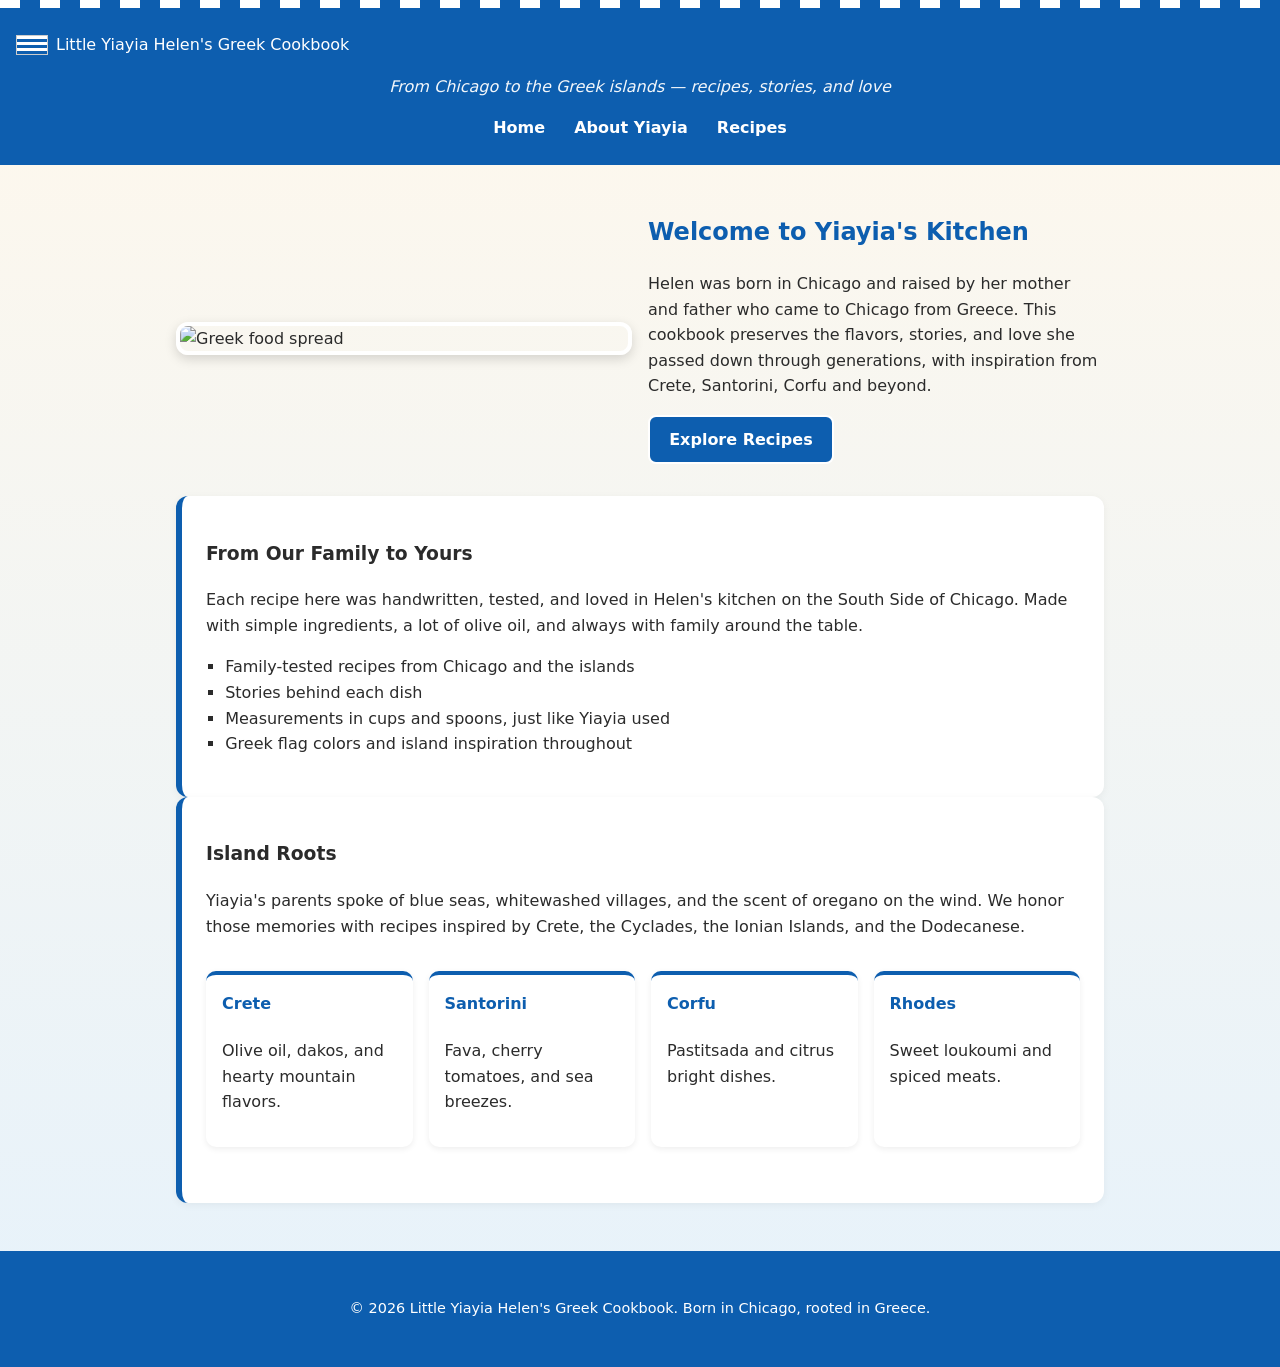
==== index.html @ 0fd94db7 "Add Greek theme, islands, flag styling and more recipes" ====
<!DOCTYPE html>
<html lang="en">
<head>
<meta charset="UTF-8">
<meta name="viewport" content="width=device-width, initial-scale=1.0">
<title>Little Yiayia Helen's Greek Cookbook</title>
<link rel="stylesheet" href="style.css">
</head>
<body>
<header>
  <div class="flag">
    <div class="flag-stripe"></div>
    <span>Little Yiayia Helen's Greek Cookbook</span>
  </div>
  <p class="tagline">From Chicago to the Greek islands — recipes, stories, and love</p>
  <nav>
    <a href="index.html">Home</a>
    <a href="about.html">About Yiayia</a>
    <a href="recipes.html">Recipes</a>
  </nav>
</header>

<main>
  <section class="hero">
    <img src="https://images.unsplash.com/photo-1504674900247-0877df9cc836?q=80&w=1200&auto=format&fit=crop" alt="Greek food spread">
    <div class="hero-text">
      <h2>Welcome to Yiayia's Kitchen</h2>
      <p>Helen was born in Chicago and raised by her mother and father who came to Chicago from Greece. This cookbook preserves the flavors, stories, and love she passed down through generations, with inspiration from Crete, Santorini, Corfu and beyond.</p>
      <a class="btn" href="recipes.html">Explore Recipes</a>
    </div>
  </section>

  <section class="intro">
    <h3>From Our Family to Yours</h3>
    <p>Each recipe here was handwritten, tested, and loved in Helen's kitchen on the South Side of Chicago. Made with simple ingredients, a lot of olive oil, and always with family around the table.</p>
    <ul class="highlights">
      <li>Family-tested recipes from Chicago and the islands</li>
      <li>Stories behind each dish</li>
      <li>Measurements in cups and spoons, just like Yiayia used</li>
      <li>Greek flag colors and island inspiration throughout</li>
    </ul>
  </section>

  <section class="intro">
    <h3>Island Roots</h3>
    <p>Yiayia's parents spoke of blue seas, whitewashed villages, and the scent of oregano on the wind. We honor those memories with recipes inspired by Crete, the Cyclades, the Ionian Islands, and the Dodecanese.</p>
    <div class="islands">
      <div class="island-card">
        <h4>Crete</h4>
        <p>Olive oil, dakos, and hearty mountain flavors.</p>
      </div>
      <div class="island-card">
        <h4>Santorini</h4>
        <p>Fava, cherry tomatoes, and sea breezes.</p>
      </div>
      <div class="island-card">
        <h4>Corfu</h4>
        <p>Pastitsada and citrus bright dishes.</p>
      </div>
      <div class="island-card">
        <h4>Rhodes</h4>
        <p>Sweet loukoumi and spiced meats.</p>
      </div>
    </div>
  </section>
</main>

<footer>
  <p>&copy; 2026 Little Yiayia Helen's Greek Cookbook. Born in Chicago, rooted in Greece.</p>
</footer>
</body>
</html>
---- style.css ----
:root{
  --greek-blue:#0D5EAF;
  --greek-white:#FFFFFF;
  --gold:#d4a017;
  --cream:#fff8ec;
  --dark:#2b2b2b;
  --sea:#e6f2fb;
}
*{box-sizing:border-box}
body{margin:0;font-family:system-ui,-apple-system,Segoe UI,Roboto,Helvetica,Arial,sans-serif;color:var(--dark);background:linear-gradient(180deg,var(--cream),var(--sea));line-height:1.6}
header{background:var(--greek-blue);color:white;padding:1.5rem 1rem;text-align:center;position:relative}
header::before{content:'';display:block;height:8px;background:repeating-linear-gradient(90deg,var(--greek-white) 0 20px,var(--greek-blue) 20px 40px);position:absolute;top:0;left:0;right:0}
header h1{margin:0;font-size:2rem}
.tagline{margin:.25rem 0 1rem;font-style:italic;opacity:.95}
nav a{color:white;margin:0 .75rem;text-decoration:none;font-weight:600}
nav a:hover{text-decoration:underline}
main{max-width:960px;margin:0 auto;padding:1rem}
.hero{display:grid;grid-template-columns:1fr 1fr;gap:1rem;align-items:center;margin:2rem 0}
.hero img{width:100%;border-radius:12px;border:4px solid var(--greek-white);box-shadow:0 4px 12px rgba(0,0,0,.15)}
.hero-text h2{margin-top:0;color:var(--greek-blue)}
.btn{display:inline-block;background:var(--greek-blue);color:white;padding:.6rem 1.2rem;border-radius:8px;text-decoration:none;font-weight:600;border:2px solid var(--greek-white)}
.btn:hover{opacity:.9}
.intro{background:white;padding:1.5rem;border-radius:12px;box-shadow:0 2px 8px rgba(0,0,0,.05);border-left:6px solid var(--greek-blue)}
.highlights{list-style:square;padding-left:1.2rem}
.recipe{background:white;margin:1.5rem 0;padding:1.2rem;border-radius:12px;border-top:4px solid var(--gold);box-shadow:0 2px 8px rgba(0,0,0,.05)}
.recipe h3{color:var(--greek-blue);margin-top:0}
.islands{display:grid;grid-template-columns:repeat(auto-fit,minmax(200px,1fr));gap:1rem;margin:2rem 0}
.island-card{background:white;border-radius:10px;padding:1rem;box-shadow:0 2px 6px rgba(0,0,0,.07);border-top:4px solid var(--greek-blue)}
.island-card h4{margin-top:0;color:var(--greek-blue)}
.flag{display:flex;align-items:center;gap:.5rem;margin:.5rem 0 1rem}
.flag-stripe{width:32px;height:20px;background:repeating-linear-gradient(to bottom,var(--greek-white) 0 3px,var(--greek-blue) 3px 6px);border:1px solid #ccc}
footer{text-align:center;padding:2rem 1rem;font-size:.9rem;color:#555;background:var(--greek-blue);color:white;margin-top:2rem}
@media(max-width:700px){.hero{grid-template-columns:1fr}}
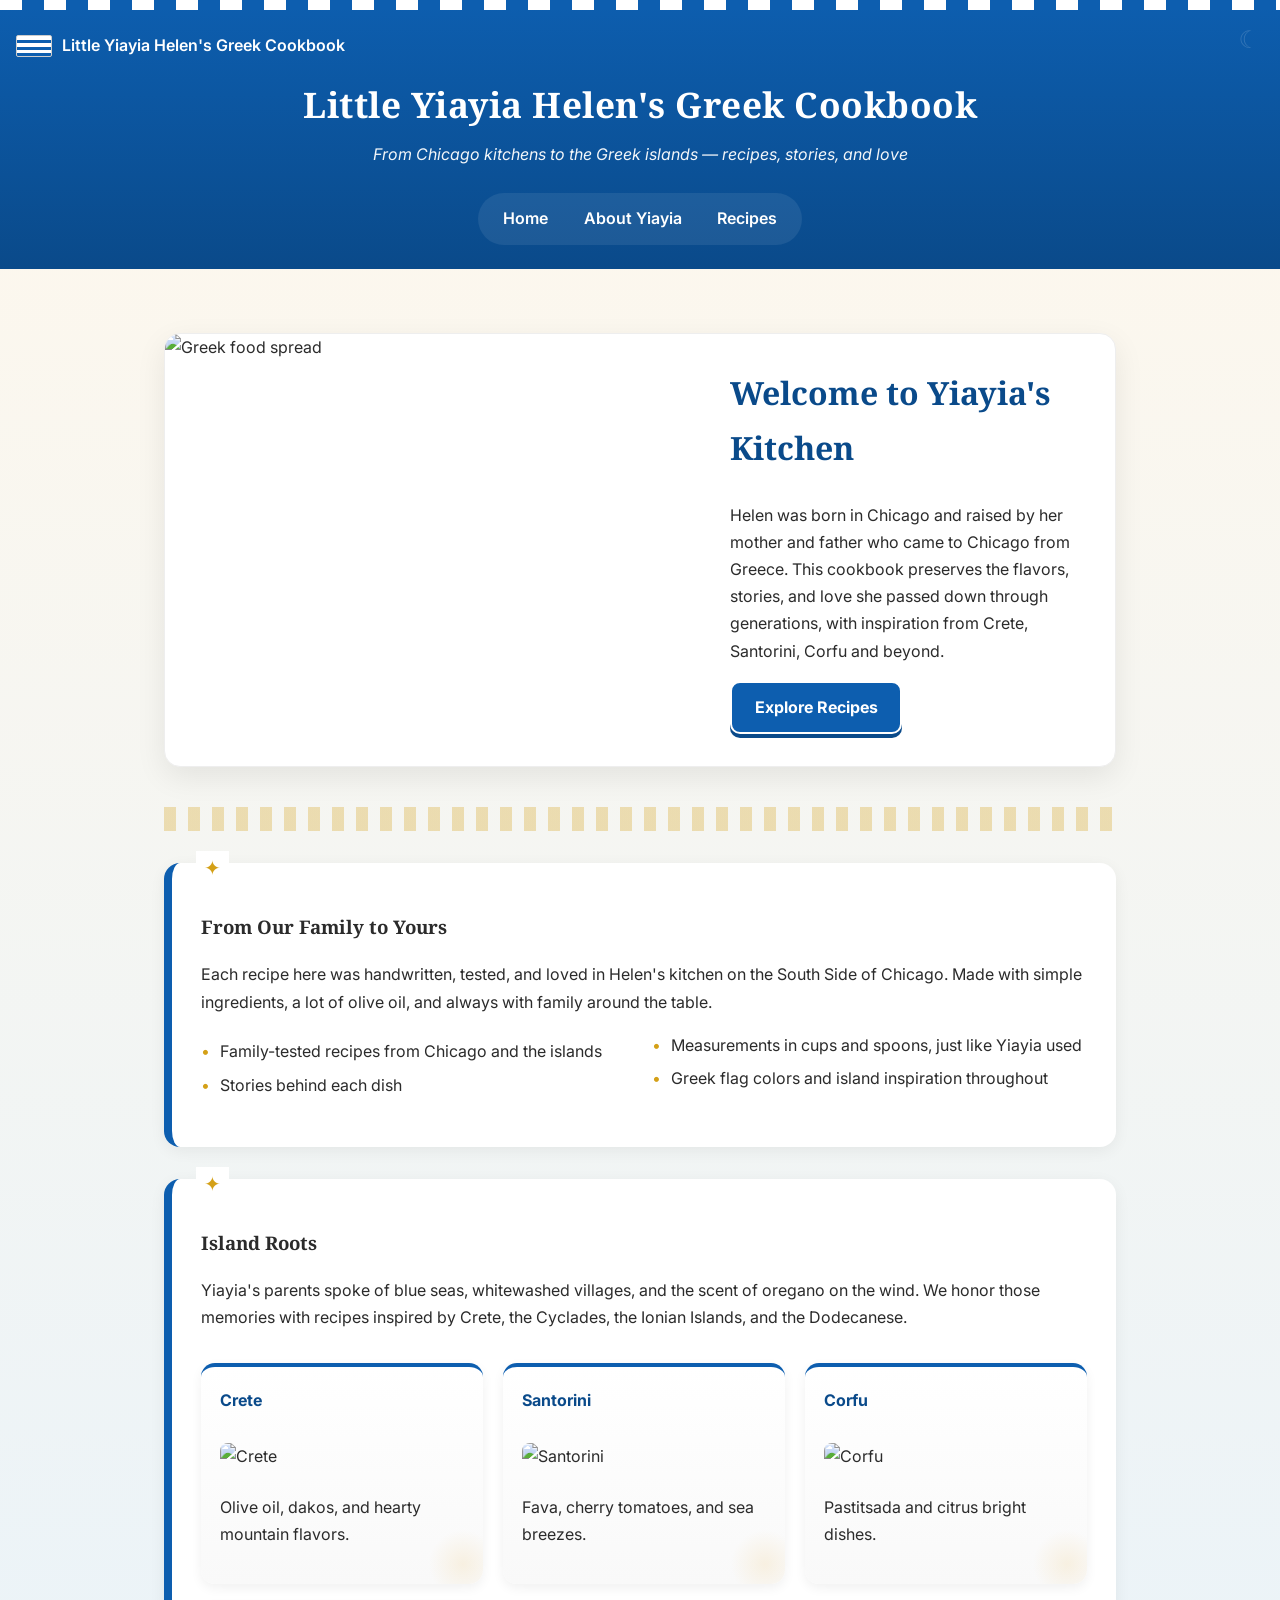
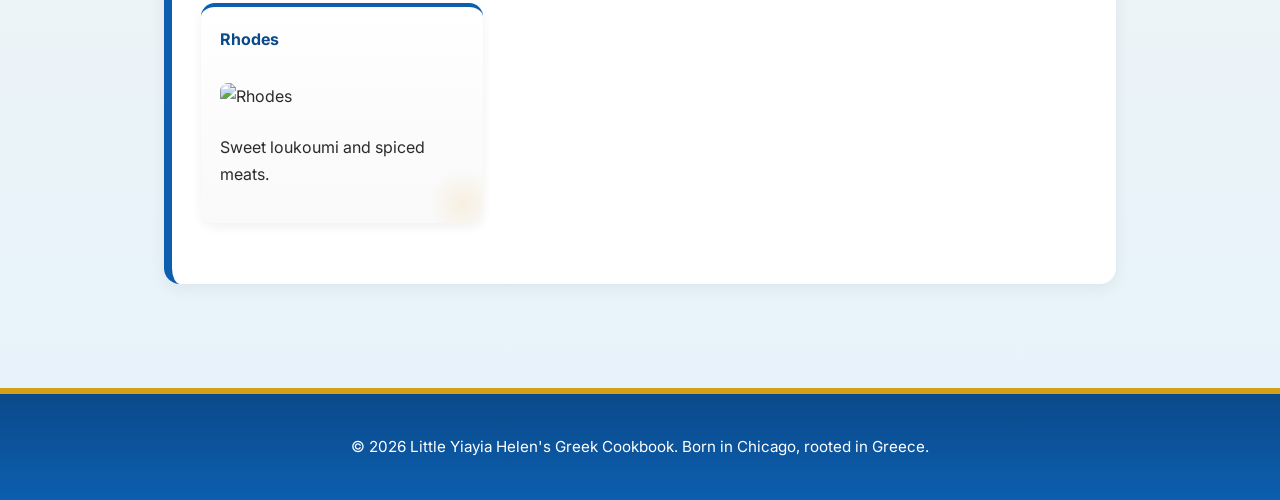
==== commit cd0779de: "Make site visually richer: Greek fonts, meander, images, cards, hover effects" ====
--- a/index.html
+++ b/index.html
@@ -12,7 +12,8 @@
     <div class="flag-stripe"></div>
     <span>Little Yiayia Helen's Greek Cookbook</span>
   </div>
-  <p class="tagline">From Chicago to the Greek islands — recipes, stories, and love</p>
+  <h1>Little Yiayia Helen's Greek Cookbook</h1>
+  <p class="tagline">From Chicago kitchens to the Greek islands — recipes, stories, and love</p>
   <nav>
     <a href="index.html">Home</a>
     <a href="about.html">About Yiayia</a>
@@ -22,13 +23,15 @@
 
 <main>
   <section class="hero">
-    <img src="https://images.unsplash.com/photo-1504674900247-0877df9cc836?q=80&w=1200&auto=format&fit=crop" alt="Greek food spread">
+    <img src="https://images.unsplash.com/photo-1504674900247-0877df9cc836?q=80&w=1400&auto=format&fit=crop" alt="Greek food spread">
     <div class="hero-text">
       <h2>Welcome to Yiayia's Kitchen</h2>
       <p>Helen was born in Chicago and raised by her mother and father who came to Chicago from Greece. This cookbook preserves the flavors, stories, and love she passed down through generations, with inspiration from Crete, Santorini, Corfu and beyond.</p>
       <a class="btn" href="recipes.html">Explore Recipes</a>
     </div>
   </section>
+
+  <div class="meander"></div>
 
   <section class="intro">
     <h3>From Our Family to Yours</h3>
@@ -47,18 +50,22 @@
     <div class="islands">
       <div class="island-card">
         <h4>Crete</h4>
+        <img src="https://images.unsplash.com/photo-1516483638261-f4dbaf036963?q=80&w=600&auto=format&fit=crop" alt="Crete" style="width:100%;border-radius:8px;margin:.5rem 0">
         <p>Olive oil, dakos, and hearty mountain flavors.</p>
       </div>
       <div class="island-card">
         <h4>Santorini</h4>
+        <img src="https://images.unsplash.com/photo-1500534314209-a25ddb2bd429?q=80&w=600&auto=format&fit=crop" alt="Santorini" style="width:100%;border-radius:8px;margin:.5rem 0">
         <p>Fava, cherry tomatoes, and sea breezes.</p>
       </div>
       <div class="island-card">
         <h4>Corfu</h4>
+        <img src="https://images.unsplash.com/photo-1524231757912-21c1e971a901?q=80&w=600&auto=format&fit=crop" alt="Corfu" style="width:100%;border-radius:8px;margin:.5rem 0">
         <p>Pastitsada and citrus bright dishes.</p>
       </div>
       <div class="island-card">
         <h4>Rhodes</h4>
+        <img src="https://images.unsplash.com/photo-1491553895911-0055ecaeff85?q=80&w=600&auto=format&fit=crop" alt="Rhodes" style="width:100%;border-radius:8px;margin:.5rem 0">
         <p>Sweet loukoumi and spiced meats.</p>
       </div>
     </div>
--- a/style.css
+++ b/style.css
@@ -1,33 +1,53 @@
+@import url('https://fonts.googleapis.com/css2?family=Noto+Serif:ital,wght@0,400;0,700;1,400&family=Inter:wght@400;600;700&display=swap');
+
 :root{
   --greek-blue:#0D5EAF;
+  --greek-blue-dark:#0A4A8A;
   --greek-white:#FFFFFF;
-  --gold:#d4a017;
-  --cream:#fff8ec;
-  --dark:#2b2b2b;
-  --sea:#e6f2fb;
+  --gold:#D4A017;
+  --gold-light:#F5E6C8;
+  --cream:#FFF8EC;
+  --sea:#E6F2FB;
+  --dark:#2B2B2B;
 }
 *{box-sizing:border-box}
-body{margin:0;font-family:system-ui,-apple-system,Segoe UI,Roboto,Helvetica,Arial,sans-serif;color:var(--dark);background:linear-gradient(180deg,var(--cream),var(--sea));line-height:1.6}
-header{background:var(--greek-blue);color:white;padding:1.5rem 1rem;text-align:center;position:relative}
-header::before{content:'';display:block;height:8px;background:repeating-linear-gradient(90deg,var(--greek-white) 0 20px,var(--greek-blue) 20px 40px);position:absolute;top:0;left:0;right:0}
-header h1{margin:0;font-size:2rem}
-.tagline{margin:.25rem 0 1rem;font-style:italic;opacity:.95}
-nav a{color:white;margin:0 .75rem;text-decoration:none;font-weight:600}
-nav a:hover{text-decoration:underline}
-main{max-width:960px;margin:0 auto;padding:1rem}
-.hero{display:grid;grid-template-columns:1fr 1fr;gap:1rem;align-items:center;margin:2rem 0}
-.hero img{width:100%;border-radius:12px;border:4px solid var(--greek-white);box-shadow:0 4px 12px rgba(0,0,0,.15)}
-.hero-text h2{margin-top:0;color:var(--greek-blue)}
-.btn{display:inline-block;background:var(--greek-blue);color:white;padding:.6rem 1.2rem;border-radius:8px;text-decoration:none;font-weight:600;border:2px solid var(--greek-white)}
-.btn:hover{opacity:.9}
-.intro{background:white;padding:1.5rem;border-radius:12px;box-shadow:0 2px 8px rgba(0,0,0,.05);border-left:6px solid var(--greek-blue)}
-.highlights{list-style:square;padding-left:1.2rem}
-.recipe{background:white;margin:1.5rem 0;padding:1.2rem;border-radius:12px;border-top:4px solid var(--gold);box-shadow:0 2px 8px rgba(0,0,0,.05)}
-.recipe h3{color:var(--greek-blue);margin-top:0}
-.islands{display:grid;grid-template-columns:repeat(auto-fit,minmax(200px,1fr));gap:1rem;margin:2rem 0}
-.island-card{background:white;border-radius:10px;padding:1rem;box-shadow:0 2px 6px rgba(0,0,0,.07);border-top:4px solid var(--greek-blue)}
-.island-card h4{margin-top:0;color:var(--greek-blue)}
-.flag{display:flex;align-items:center;gap:.5rem;margin:.5rem 0 1rem}
-.flag-stripe{width:32px;height:20px;background:repeating-linear-gradient(to bottom,var(--greek-white) 0 3px,var(--greek-blue) 3px 6px);border:1px solid #ccc}
-footer{text-align:center;padding:2rem 1rem;font-size:.9rem;color:#555;background:var(--greek-blue);color:white;margin-top:2rem}
-@media(max-width:700px){.hero{grid-template-columns:1fr}}
+html{scroll-behavior:smooth}
+body{margin:0;font-family:'Inter',system-ui,-apple-system,Segoe UI,Roboto,Helvetica,Arial,sans-serif;color:var(--dark);background:linear-gradient(180deg,var(--cream),var(--sea));line-height:1.7}
+h1,h2,h3{font-family:'Noto Serif',serif}
+header{background:linear-gradient(180deg,var(--greek-blue),var(--greek-blue-dark));color:white;padding:1.5rem 1rem;text-align:center;position:relative;overflow:hidden}
+header::before{content:'';display:block;height:10px;background:repeating-linear-gradient(90deg,var(--greek-white) 0 22px,var(--greek-blue) 22px 44px);position:absolute;top:0;left:0;right:0}
+header::after{content:'☾';position:absolute;right:20px;top:20px;font-size:24px;opacity:.15}
+header h1{margin:.3rem 0 0;font-size:2.2rem;letter-spacing:.5px}
+.tagline{margin:.4rem 0 1rem;font-style:italic;opacity:.95}
+nav{background:rgba(255,255,255,.08);display:inline-flex;gap:1rem;padding:.5rem 1rem;border-radius:999px;margin-top:.5rem}
+nav a{color:white;text-decoration:none;font-weight:600;padding:.3rem .6rem;border-radius:6px;transition:.2s}
+nav a:hover{background:rgba(255,255,255,.15)}
+main{max-width:1000px;margin:0 auto;padding:1.5rem}
+.hero{display:grid;grid-template-columns:1.1fr .9fr;gap:1.5rem;align-items:center;margin:2.5rem 0;background:white;border-radius:16px;overflow:hidden;box-shadow:0 10px 30px rgba(0,0,0,.08);border:1px solid #eee}
+.hero img{width:100%;height:100%;object-fit:cover;display:block}
+.hero-text{padding:2rem}
+.hero-text h2{margin-top:0;color:var(--greek-blue-dark);font-size:2rem}
+.btn{display:inline-block;background:var(--greek-blue);color:white;padding:.7rem 1.4rem;border-radius:10px;text-decoration:none;font-weight:700;border:2px solid var(--greek-white);box-shadow:0 4px 0 var(--greek-blue-dark);transition:.15s}
+.btn:hover{transform:translateY(2px);box-shadow:0 2px 0 var(--greek-blue-dark)}
+.intro{background:white;padding:1.8rem;border-radius:16px;box-shadow:0 4px 16px rgba(0,0,0,.06);border-left:8px solid var(--greek-blue);margin:2rem 0;position:relative}
+.intro::before{content:'✦';position:absolute;top:-12px;left:24px;background:white;padding:0 .5rem;color:var(--gold);font-size:20px}
+.highlights{columns:2;list-style:none;padding:0}
+.highlights li{margin:.4rem 0;padding-left:1.2rem;position:relative}
+.highlights li::before{content:'•';color:var(--gold);position:absolute;left:0}
+.recipe{background:white;margin:1.5rem 0;padding:1.4rem 1.6rem;border-radius:14px;border-top:5px solid var(--gold);box-shadow:0 3px 12px rgba(0,0,0,.05);transition:.2s}
+.recipe:hover{transform:translateY(-3px);box-shadow:0 8px 20px rgba(0,0,0,.08)}
+.recipe h3{color:var(--greek-blue-dark);margin-top:0}
+.recipe ul{margin:.5rem 0 0;padding-left:1.2rem}
+.islands{display:grid;grid-template-columns:repeat(auto-fit,minmax(220px,1fr));gap:1.2rem;margin:2rem 0}
+.island-card{background:linear-gradient(180deg,#fff,#f9f9f9);border-radius:14px;padding:1.2rem;box-shadow:0 4px 12px rgba(0,0,0,.06);border-top:4px solid var(--greek-blue);position:relative;overflow:hidden}
+.island-card::after{content:'';position:absolute;bottom:-20px;right:-20px;width:80px;height:80px;background:radial-gradient(circle,var(--gold-light),transparent 60%);opacity:.5}
+.island-card h4{margin-top:0;color:var(--greek-blue-dark)}
+.flag{display:flex;align-items:center;gap:.6rem;margin:.5rem 0 1rem;font-weight:600}
+.flag-stripe{width:36px;height:22px;background:repeating-linear-gradient(to bottom,var(--greek-white) 0 3.5px,var(--greek-blue) 3.5px 7px);border:1px solid #ccc;border-radius:2px}
+footer{text-align:center;padding:2.5rem 1rem;font-size:.95rem;color:white;background:linear-gradient(180deg,var(--greek-blue-dark),var(--greek-blue));margin-top:3rem;border-top:6px solid var(--gold)}
+footer p{margin:0}
+.meander{height:24px;background:repeating-linear-gradient(90deg,var(--gold) 0 12px,transparent 12px 24px);opacity:.3;margin:2rem 0}
+@media(max-width:800px){
+  .hero{grid-template-columns:1fr}
+  .highlights{columns:1}
+}
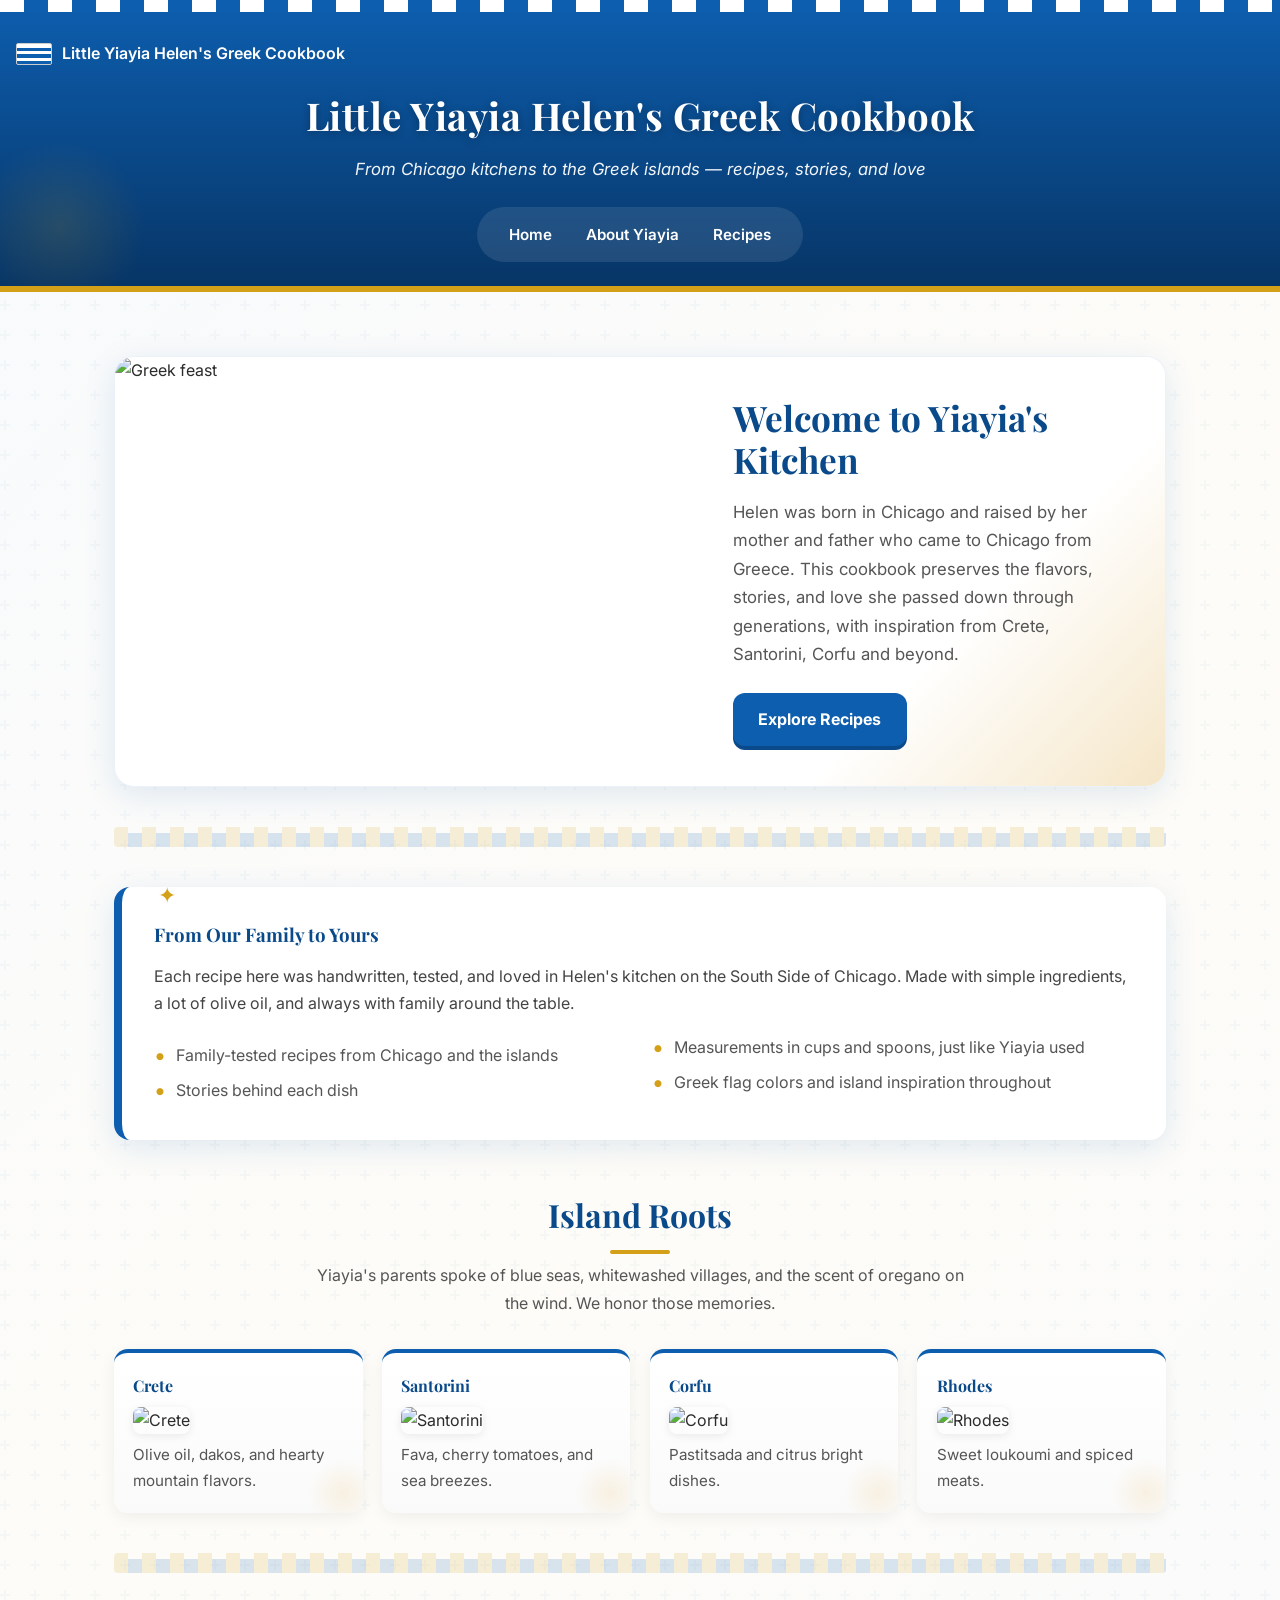
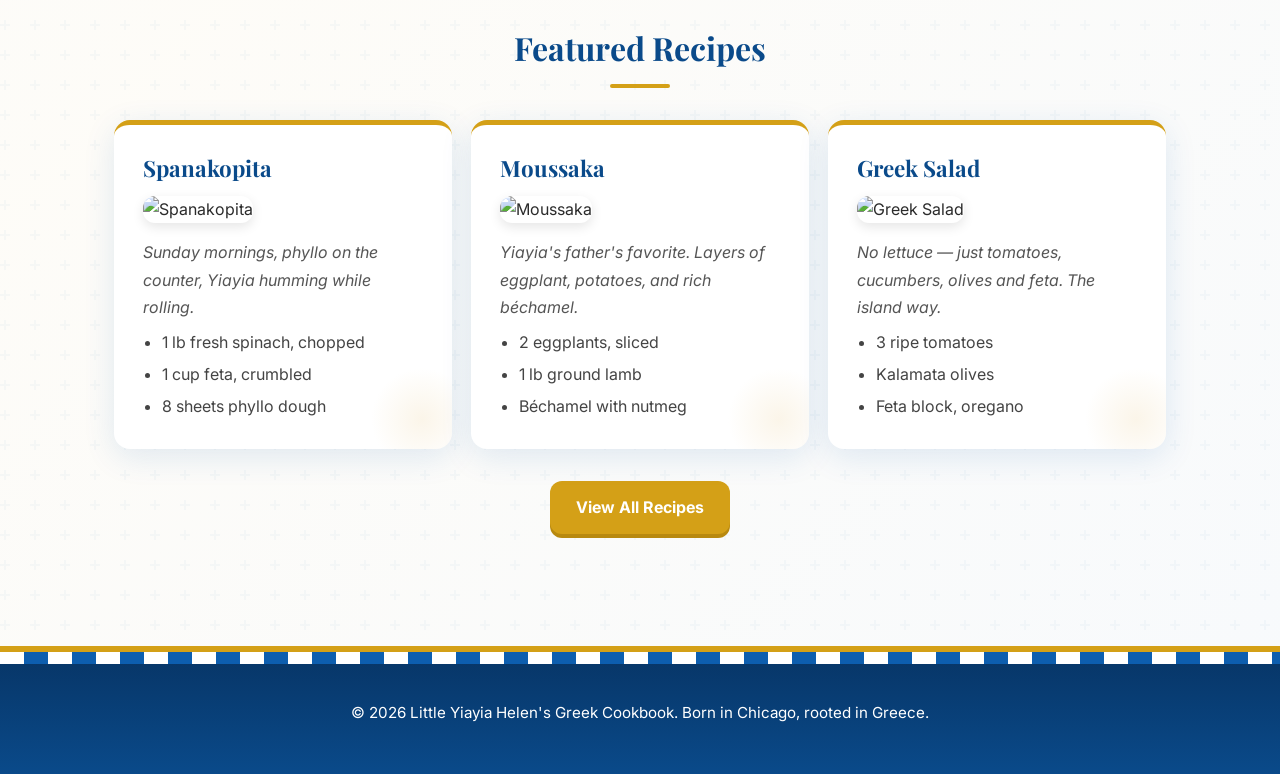
==== commit 954903b7: "Complete rebuild: rich Greek theme, 15+ recipes, island imagery, polished design" ====
--- a/index.html
+++ b/index.html
@@ -22,8 +22,9 @@
 </header>
 
 <main>
+  <!-- HERO -->
   <section class="hero">
-    <img src="https://images.unsplash.com/photo-1504674900247-0877df9cc836?q=80&w=1400&auto=format&fit=crop" alt="Greek food spread">
+    <img src="https://images.unsplash.com/photo-1504674900247-0877df9cc836?q=80&w=1400&auto=format&fit=crop" alt="Greek feast">
     <div class="hero-text">
       <h2>Welcome to Yiayia's Kitchen</h2>
       <p>Helen was born in Chicago and raised by her mother and father who came to Chicago from Greece. This cookbook preserves the flavors, stories, and love she passed down through generations, with inspiration from Crete, Santorini, Corfu and beyond.</p>
@@ -33,6 +34,7 @@
 
   <div class="meander"></div>
 
+  <!-- INTRO -->
   <section class="intro">
     <h3>From Our Family to Yours</h3>
     <p>Each recipe here was handwritten, tested, and loved in Helen's kitchen on the South Side of Chicago. Made with simple ingredients, a lot of olive oil, and always with family around the table.</p>
@@ -44,32 +46,72 @@
     </ul>
   </section>
 
-  <section class="intro">
-    <h3>Island Roots</h3>
-    <p>Yiayia's parents spoke of blue seas, whitewashed villages, and the scent of oregano on the wind. We honor those memories with recipes inspired by Crete, the Cyclades, the Ionian Islands, and the Dodecanese.</p>
-    <div class="islands">
-      <div class="island-card">
-        <h4>Crete</h4>
-        <img src="https://images.unsplash.com/photo-1516483638261-f4dbaf036963?q=80&w=600&auto=format&fit=crop" alt="Crete" style="width:100%;border-radius:8px;margin:.5rem 0">
-        <p>Olive oil, dakos, and hearty mountain flavors.</p>
-      </div>
-      <div class="island-card">
-        <h4>Santorini</h4>
-        <img src="https://images.unsplash.com/photo-1500534314209-a25ddb2bd429?q=80&w=600&auto=format&fit=crop" alt="Santorini" style="width:100%;border-radius:8px;margin:.5rem 0">
-        <p>Fava, cherry tomatoes, and sea breezes.</p>
-      </div>
-      <div class="island-card">
-        <h4>Corfu</h4>
-        <img src="https://images.unsplash.com/photo-1524231757912-21c1e971a901?q=80&w=600&auto=format&fit=crop" alt="Corfu" style="width:100%;border-radius:8px;margin:.5rem 0">
-        <p>Pastitsada and citrus bright dishes.</p>
-      </div>
-      <div class="island-card">
-        <h4>Rhodes</h4>
-        <img src="https://images.unsplash.com/photo-1491553895911-0055ecaeff85?q=80&w=600&auto=format&fit=crop" alt="Rhodes" style="width:100%;border-radius:8px;margin:.5rem 0">
-        <p>Sweet loukoumi and spiced meats.</p>
-      </div>
+  <!-- ISLAND ROOTS -->
+  <h2 class="section-title">Island Roots</h2>
+  <p style="text-align:center;color:#555;max-width:650px;margin:-1rem auto 1.5rem">Yiayia's parents spoke of blue seas, whitewashed villages, and the scent of oregano on the wind. We honor those memories.</p>
+  <div class="islands">
+    <div class="island-card">
+      <h4>Crete</h4>
+      <img src="https://images.unsplash.com/photo-1516483638261-f4dbaf036963?q=80&w=600&auto=format&fit=crop" alt="Crete">
+      <p>Olive oil, dakos, and hearty mountain flavors.</p>
     </div>
-  </section>
+    <div class="island-card">
+      <h4>Santorini</h4>
+      <img src="https://images.unsplash.com/photo-1500534314209-a25ddb2bd429?q=80&w=600&auto=format&fit=crop" alt="Santorini">
+      <p>Fava, cherry tomatoes, and sea breezes.</p>
+    </div>
+    <div class="island-card">
+      <h4>Corfu</h4>
+      <img src="https://images.unsplash.com/photo-1524231757912-21c1e971a901?q=80&w=600&auto=format&fit=crop" alt="Corfu">
+      <p>Pastitsada and citrus bright dishes.</p>
+    </div>
+    <div class="island-card">
+      <h4>Rhodes</h4>
+      <img src="https://images.unsplash.com/photo-1491553895911-0055ecaeff85?q=80&w=600&auto=format&fit=crop" alt="Rhodes">
+      <p>Sweet loukoumi and spiced meats.</p>
+    </div>
+  </div>
+
+  <div class="meander"></div>
+
+  <!-- FEATURED RECIPES -->
+  <h2 class="section-title">Featured Recipes</h2>
+  <div class="islands" style="grid-template-columns:repeat(auto-fit,minmax(300px,1fr))">
+    <div class="recipe" style="margin:0">
+      <h3>Spanakopita</h3>
+      <img src="https://images.unsplash.com/photo-1504674900247-0877df9cc836?q=80&w=800&auto=format&fit=crop" alt="Spanakopita">
+      <p><em>Sunday mornings, phyllo on the counter, Yiayia humming while rolling.</em></p>
+      <ul>
+        <li>1 lb fresh spinach, chopped</li>
+        <li>1 cup feta, crumbled</li>
+        <li>8 sheets phyllo dough</li>
+      </ul>
+    </div>
+    <div class="recipe" style="margin:0">
+      <h3>Moussaka</h3>
+      <img src="https://images.unsplash.com/photo-1534766555764-ce278443b34e?q=80&w=800&auto=format&fit=crop" alt="Moussaka">
+      <p><em>Yiayia's father's favorite. Layers of eggplant, potatoes, and rich béchamel.</em></p>
+      <ul>
+        <li>2 eggplants, sliced</li>
+        <li>1 lb ground lamb</li>
+        <li>Béchamel with nutmeg</li>
+      </ul>
+    </div>
+    <div class="recipe" style="margin:0">
+      <h3>Greek Salad</h3>
+      <img src="https://images.unsplash.com/photo-1540189549336-e6e99c3679fe?q=80&w=800&auto=format&fit=crop" alt="Greek Salad">
+      <p><em>No lettuce — just tomatoes, cucumbers, olives and feta. The island way.</em></p>
+      <ul>
+        <li>3 ripe tomatoes</li>
+        <li>Kalamata olives</li>
+        <li>Feta block, oregano</li>
+      </ul>
+    </div>
+  </div>
+
+  <div style="text-align:center;margin:2rem 0">
+    <a class="btn btn-gold" href="recipes.html">View All Recipes</a>
+  </div>
 </main>
 
 <footer>
--- a/style.css
+++ b/style.css
@@ -1,53 +1,329 @@
-@import url('https://fonts.googleapis.com/css2?family=Noto+Serif:ital,wght@0,400;0,700;1,400&family=Inter:wght@400;600;700&display=swap');
+@import url('https://fonts.googleapis.com/css2?family=Playfair+Display:wght@400;700;900&family=Inter:wght@400;500;600;700&family=Dancing+Script:wght@700&display=swap');
 
 :root{
   --greek-blue:#0D5EAF;
   --greek-blue-dark:#0A4A8A;
+  --greek-blue-deep:#073566;
   --greek-white:#FFFFFF;
   --gold:#D4A017;
   --gold-light:#F5E6C8;
   --cream:#FFF8EC;
   --sea:#E6F2FB;
+  --olive:#6B7B3A;
+  --terracotta:#C2703E;
   --dark:#2B2B2B;
-}
-*{box-sizing:border-box}
+  --shadow:0 8px 32px rgba(13,94,175,.12);
+}
+
+*{box-sizing:border-box;margin:0;padding:0}
 html{scroll-behavior:smooth}
-body{margin:0;font-family:'Inter',system-ui,-apple-system,Segoe UI,Roboto,Helvetica,Arial,sans-serif;color:var(--dark);background:linear-gradient(180deg,var(--cream),var(--sea));line-height:1.7}
-h1,h2,h3{font-family:'Noto Serif',serif}
-header{background:linear-gradient(180deg,var(--greek-blue),var(--greek-blue-dark));color:white;padding:1.5rem 1rem;text-align:center;position:relative;overflow:hidden}
-header::before{content:'';display:block;height:10px;background:repeating-linear-gradient(90deg,var(--greek-white) 0 22px,var(--greek-blue) 22px 44px);position:absolute;top:0;left:0;right:0}
-header::after{content:'☾';position:absolute;right:20px;top:20px;font-size:24px;opacity:.15}
-header h1{margin:.3rem 0 0;font-size:2.2rem;letter-spacing:.5px}
-.tagline{margin:.4rem 0 1rem;font-style:italic;opacity:.95}
-nav{background:rgba(255,255,255,.08);display:inline-flex;gap:1rem;padding:.5rem 1rem;border-radius:999px;margin-top:.5rem}
-nav a{color:white;text-decoration:none;font-weight:600;padding:.3rem .6rem;border-radius:6px;transition:.2s}
-nav a:hover{background:rgba(255,255,255,.15)}
-main{max-width:1000px;margin:0 auto;padding:1.5rem}
-.hero{display:grid;grid-template-columns:1.1fr .9fr;gap:1.5rem;align-items:center;margin:2.5rem 0;background:white;border-radius:16px;overflow:hidden;box-shadow:0 10px 30px rgba(0,0,0,.08);border:1px solid #eee}
-.hero img{width:100%;height:100%;object-fit:cover;display:block}
-.hero-text{padding:2rem}
-.hero-text h2{margin-top:0;color:var(--greek-blue-dark);font-size:2rem}
-.btn{display:inline-block;background:var(--greek-blue);color:white;padding:.7rem 1.4rem;border-radius:10px;text-decoration:none;font-weight:700;border:2px solid var(--greek-white);box-shadow:0 4px 0 var(--greek-blue-dark);transition:.15s}
+body{
+  font-family:'Inter',system-ui,sans-serif;
+  color:var(--dark);
+  line-height:1.7;
+  background:
+    linear-gradient(135deg,rgba(13,94,175,.03) 0%,rgba(212,160,23,.03) 50%,rgba(13,94,175,.03) 100%),
+    url("data:image/svg+xml,%3Csvg width='60' height='60' viewBox='0 0 60 60' xmlns='http://www.w3.org/2000/svg'%3E%3Cg fill='none' fill-rule='evenodd'%3E%3Cg fill='%230d5eaf' fill-opacity='0.03'%3E%3Cpath d='M36 34v-4h-2v4h-4v2h4v4h2v-4h4v-2h-4zm0-30V0h-2v4h-4v2h4v4h2V6h4V4h-4zM6 34v-4H4v4H0v2h4v4h2v-4h4v-2H6zM6 4V0H4v4H0v2h4v4h2V6h4V4H6z'/%3E%3C/g%3E%3C/g%3E%3C/svg%3E");
+}
+
+h1,h2,h3,h4{font-family:'Playfair Display',serif;font-weight:700}
+script.accent{font-family:'Dancing Script',cursive;color:var(--gold)}
+
+/* HEADER */
+header{
+  background:
+    linear-gradient(180deg,var(--greek-blue),var(--greek-blue-deep)),
+    url("data:image/svg+xml,%3Csvg width='40' height='40' viewBox='0 0 40 40' xmlns='http://www.w3.org/2000/svg'%3E%3Cg fill='%23ffffff' fill-opacity='0.05'%3E%3Crect width='40' height='40'/%3E%3C/g%3E%3C/svg%3E");
+  color:white;
+  padding:2rem 1rem 1.5rem;
+  text-align:center;
+  position:relative;
+  overflow:hidden;
+  border-bottom:6px solid var(--gold);
+}
+header::before{
+  content:'';
+  display:block;
+  height:12px;
+  background:repeating-linear-gradient(90deg,var(--greek-white) 0 24px,var(--greek-blue) 24px 48px);
+  position:absolute;top:0;left:0;right:0;
+}
+header::after{
+  content:'';
+  position:absolute;
+  bottom:-40px;left:-40px;
+  width:200px;height:200px;
+  background:radial-gradient(circle,rgba(212,160,23,.15),transparent 60%);
+  border-radius:50%;
+}
+header h1{
+  font-size:2.4rem;
+  margin:.3rem 0;
+  text-shadow:0 2px 8px rgba(0,0,0,.3);
+  letter-spacing:.5px;
+}
+.tagline{
+  margin:.4rem 0 1rem;
+  font-style:italic;
+  opacity:.95;
+  font-size:1.05rem;
+}
+nav{
+  background:rgba(255,255,255,.1);
+  display:inline-flex;
+  gap:.5rem;
+  padding:.5rem 1.2rem;
+  border-radius:999px;
+  margin-top:.5rem;
+  backdrop-filter:blur(4px);
+}
+nav a{
+  color:white;
+  text-decoration:none;
+  font-weight:600;
+  padding:.4rem .8rem;
+  border-radius:8px;
+  transition:.2s;
+  font-size:.95rem;
+}
+nav a:hover{background:rgba(255,255,255,.2);transform:translateY(-1px)}
+
+/* MAIN */
+main{max-width:1100px;margin:0 auto;padding:2rem 1.5rem}
+
+/* HERO */
+.hero{
+  display:grid;
+  grid-template-columns:1.1fr .9fr;
+  gap:0;
+  align-items:stretch;
+  margin:2rem 0;
+  background:white;
+  border-radius:20px;
+  overflow:hidden;
+  box-shadow:var(--shadow);
+  border:1px solid rgba(13,94,175,.08);
+}
+.hero img{
+  width:100%;height:100%;
+  object-fit:cover;
+  display:block;
+  min-height:320px;
+}
+.hero-text{
+  padding:2.5rem;
+  display:flex;flex-direction:column;justify-content:center;
+  background:linear-gradient(135deg,white 60%,var(--gold-light) 100%);
+}
+.hero-text h2{
+  margin-top:0;
+  color:var(--greek-blue-dark);
+  font-size:2.2rem;
+  line-height:1.2;
+}
+.hero-text p{margin:1rem 0 1.5rem;font-size:1.05rem;color:#555}
+.btn{
+  display:inline-block;
+  background:var(--greek-blue);
+  color:white;
+  padding:.8rem 1.6rem;
+  border-radius:12px;
+  text-decoration:none;
+  font-weight:700;
+  box-shadow:0 4px 0 var(--greek-blue-dark);
+  transition:.15s;
+  align-self:flex-start;
+  font-size:1rem;
+}
 .btn:hover{transform:translateY(2px);box-shadow:0 2px 0 var(--greek-blue-dark)}
-.intro{background:white;padding:1.8rem;border-radius:16px;box-shadow:0 4px 16px rgba(0,0,0,.06);border-left:8px solid var(--greek-blue);margin:2rem 0;position:relative}
-.intro::before{content:'✦';position:absolute;top:-12px;left:24px;background:white;padding:0 .5rem;color:var(--gold);font-size:20px}
-.highlights{columns:2;list-style:none;padding:0}
-.highlights li{margin:.4rem 0;padding-left:1.2rem;position:relative}
-.highlights li::before{content:'•';color:var(--gold);position:absolute;left:0}
-.recipe{background:white;margin:1.5rem 0;padding:1.4rem 1.6rem;border-radius:14px;border-top:5px solid var(--gold);box-shadow:0 3px 12px rgba(0,0,0,.05);transition:.2s}
-.recipe:hover{transform:translateY(-3px);box-shadow:0 8px 20px rgba(0,0,0,.08)}
-.recipe h3{color:var(--greek-blue-dark);margin-top:0}
-.recipe ul{margin:.5rem 0 0;padding-left:1.2rem}
-.islands{display:grid;grid-template-columns:repeat(auto-fit,minmax(220px,1fr));gap:1.2rem;margin:2rem 0}
-.island-card{background:linear-gradient(180deg,#fff,#f9f9f9);border-radius:14px;padding:1.2rem;box-shadow:0 4px 12px rgba(0,0,0,.06);border-top:4px solid var(--greek-blue);position:relative;overflow:hidden}
-.island-card::after{content:'';position:absolute;bottom:-20px;right:-20px;width:80px;height:80px;background:radial-gradient(circle,var(--gold-light),transparent 60%);opacity:.5}
+.btn-gold{background:var(--gold);box-shadow:0 4px 0 #B8890F}
+.btn-gold:hover{box-shadow:0 2px 0 #B8890F}
+
+/* MEANDER DIVIDER */
+.meander{
+  height:20px;
+  background:
+    repeating-linear-gradient(90deg,var(--gold) 0 14px,transparent 14px 28px),
+    repeating-linear-gradient(0deg,var(--greek-blue) 0 14px,transparent 14px 28px);
+  opacity:.15;
+  margin:2.5rem 0;
+  border-radius:4px;
+}
+
+/* INTRO CARDS */
+.intro{
+  background:white;
+  padding:2rem;
+  border-radius:16px;
+  box-shadow:var(--shadow);
+  border-left:8px solid var(--greek-blue);
+  margin:2rem 0;
+  position:relative;
+  overflow:hidden;
+}
+.intro::before{
+  content:'✦';
+  position:absolute;top:-10px;left:28px;
+  background:white;padding:0 .5rem;
+  color:var(--gold);font-size:22px;
+}
+.intro h2,.intro h3{color:var(--greek-blue-dark);margin-bottom:.8rem}
+.intro p{color:#444}
+.highlights{
+  columns:2;
+  list-style:none;
+  padding:0;
+  margin-top:1rem;
+}
+.highlights li{
+  margin:.5rem 0;
+  padding-left:1.4rem;
+  position:relative;
+  color:#555;
+}
+.highlights li::before{
+  content:'•';
+  color:var(--gold);
+  position:absolute;left:0;
+  font-size:1.4rem;
+  line-height:1.2;
+}
+
+/* RECIPE CARDS */
+.recipe{
+  background:white;
+  margin:1.5rem 0;
+  padding:1.5rem 1.8rem;
+  border-radius:16px;
+  border-top:5px solid var(--gold);
+  box-shadow:var(--shadow);
+  transition:.25s;
+  position:relative;
+  overflow:hidden;
+}
+.recipe:hover{
+  transform:translateY(-4px);
+  box-shadow:0 12px 40px rgba(13,94,175,.15);
+}
+.recipe::after{
+  content:'';
+  position:absolute;
+  bottom:-30px;right:-30px;
+  width:120px;height:120px;
+  background:radial-gradient(circle,var(--gold-light),transparent 60%);
+  opacity:.4;
+  border-radius:50%;
+}
+.recipe h3{
+  color:var(--greek-blue-dark);
+  margin-top:0;
+  font-size:1.4rem;
+}
+.recipe img{
+  width:100%;
+  border-radius:12px;
+  margin:.6rem 0;
+  box-shadow:0 4px 12px rgba(0,0,0,.1);
+}
+.recipe p{color:#555;margin:.4rem 0}
+.recipe ul{margin:.5rem 0 0;padding-left:1.2rem;color:#444}
+.recipe li{margin:.3rem 0}
+
+/* ISLAND CARDS */
+.islands{
+  display:grid;
+  grid-template-columns:repeat(auto-fit,minmax(240px,1fr));
+  gap:1.2rem;
+  margin:2rem 0;
+}
+.island-card{
+  background:linear-gradient(180deg,#fff,#fafafa);
+  border-radius:14px;
+  padding:1.2rem;
+  box-shadow:0 4px 16px rgba(0,0,0,.06);
+  border-top:4px solid var(--greek-blue);
+  position:relative;
+  overflow:hidden;
+  transition:.2s;
+}
+.island-card:hover{transform:translateY(-3px);box-shadow:0 8px 24px rgba(0,0,0,.1)}
+.island-card::after{
+  content:'';
+  position:absolute;bottom:-20px;right:-20px;
+  width:80px;height:80px;
+  background:radial-gradient(circle,var(--gold-light),transparent 60%);
+  opacity:.5;
+}
 .island-card h4{margin-top:0;color:var(--greek-blue-dark)}
-.flag{display:flex;align-items:center;gap:.6rem;margin:.5rem 0 1rem;font-weight:600}
-.flag-stripe{width:36px;height:22px;background:repeating-linear-gradient(to bottom,var(--greek-white) 0 3.5px,var(--greek-blue) 3.5px 7px);border:1px solid #ccc;border-radius:2px}
-footer{text-align:center;padding:2.5rem 1rem;font-size:.95rem;color:white;background:linear-gradient(180deg,var(--greek-blue-dark),var(--greek-blue));margin-top:3rem;border-top:6px solid var(--gold)}
+.island-card img{
+  width:100%;border-radius:8px;margin:.5rem 0;
+  box-shadow:0 2px 8px rgba(0,0,0,.08);
+}
+.island-card p{color:#555;font-size:.95rem}
+
+/* FLAG STRIPE */
+.flag{display:flex;align-items:center;gap:.6rem;margin:.5rem 0 1rem;font-weight:600;color:white}
+.flag-stripe{
+  width:36px;height:22px;
+  background:repeating-linear-gradient(to bottom,var(--greek-white) 0 3.5px,var(--greek-blue) 3.5px 7px);
+  border:1px solid #ccc;
+  border-radius:2px;
+}
+
+/* QUOTE */
+.quote{
+  font-style:italic;
+  border-left:4px solid var(--gold);
+  padding-left:1rem;
+  margin:1.5rem 0;
+  font-family:'Playfair Display',serif;
+  font-size:1.15rem;
+  color:var(--greek-blue-dark);
+}
+
+/* SECTION TITLE */
+.section-title{
+  text-align:center;
+  margin:3rem 0 1.5rem;
+  color:var(--greek-blue-dark);
+  font-size:2rem;
+  position:relative;
+}
+.section-title::after{
+  content:'';
+  display:block;
+  width:60px;height:4px;
+  background:var(--gold);
+  margin:.5rem auto 0;
+  border-radius:2px;
+}
+
+/* FOOTER */
+footer{
+  text-align:center;
+  padding:3rem 1.5rem;
+  font-size:.95rem;
+  color:white;
+  background:
+    linear-gradient(180deg,var(--greek-blue-deep),var(--greek-blue-dark));
+  margin-top:3rem;
+  border-top:6px solid var(--gold);
+  position:relative;
+}
+footer::before{
+  content:'';
+  display:block;
+  height:12px;
+  background:repeating-linear-gradient(90deg,var(--greek-white) 0 24px,var(--greek-blue) 24px 48px);
+  position:absolute;top:0;left:0;right:0;
+}
 footer p{margin:0}
-.meander{height:24px;background:repeating-linear-gradient(90deg,var(--gold) 0 12px,transparent 12px 24px);opacity:.3;margin:2rem 0}
+
+/* RESPONSIVE */
 @media(max-width:800px){
   .hero{grid-template-columns:1fr}
+  .hero img{min-height:220px}
   .highlights{columns:1}
-}
+  header h1{font-size:1.8rem}
+  .hero-text h2{font-size:1.7rem}
+}
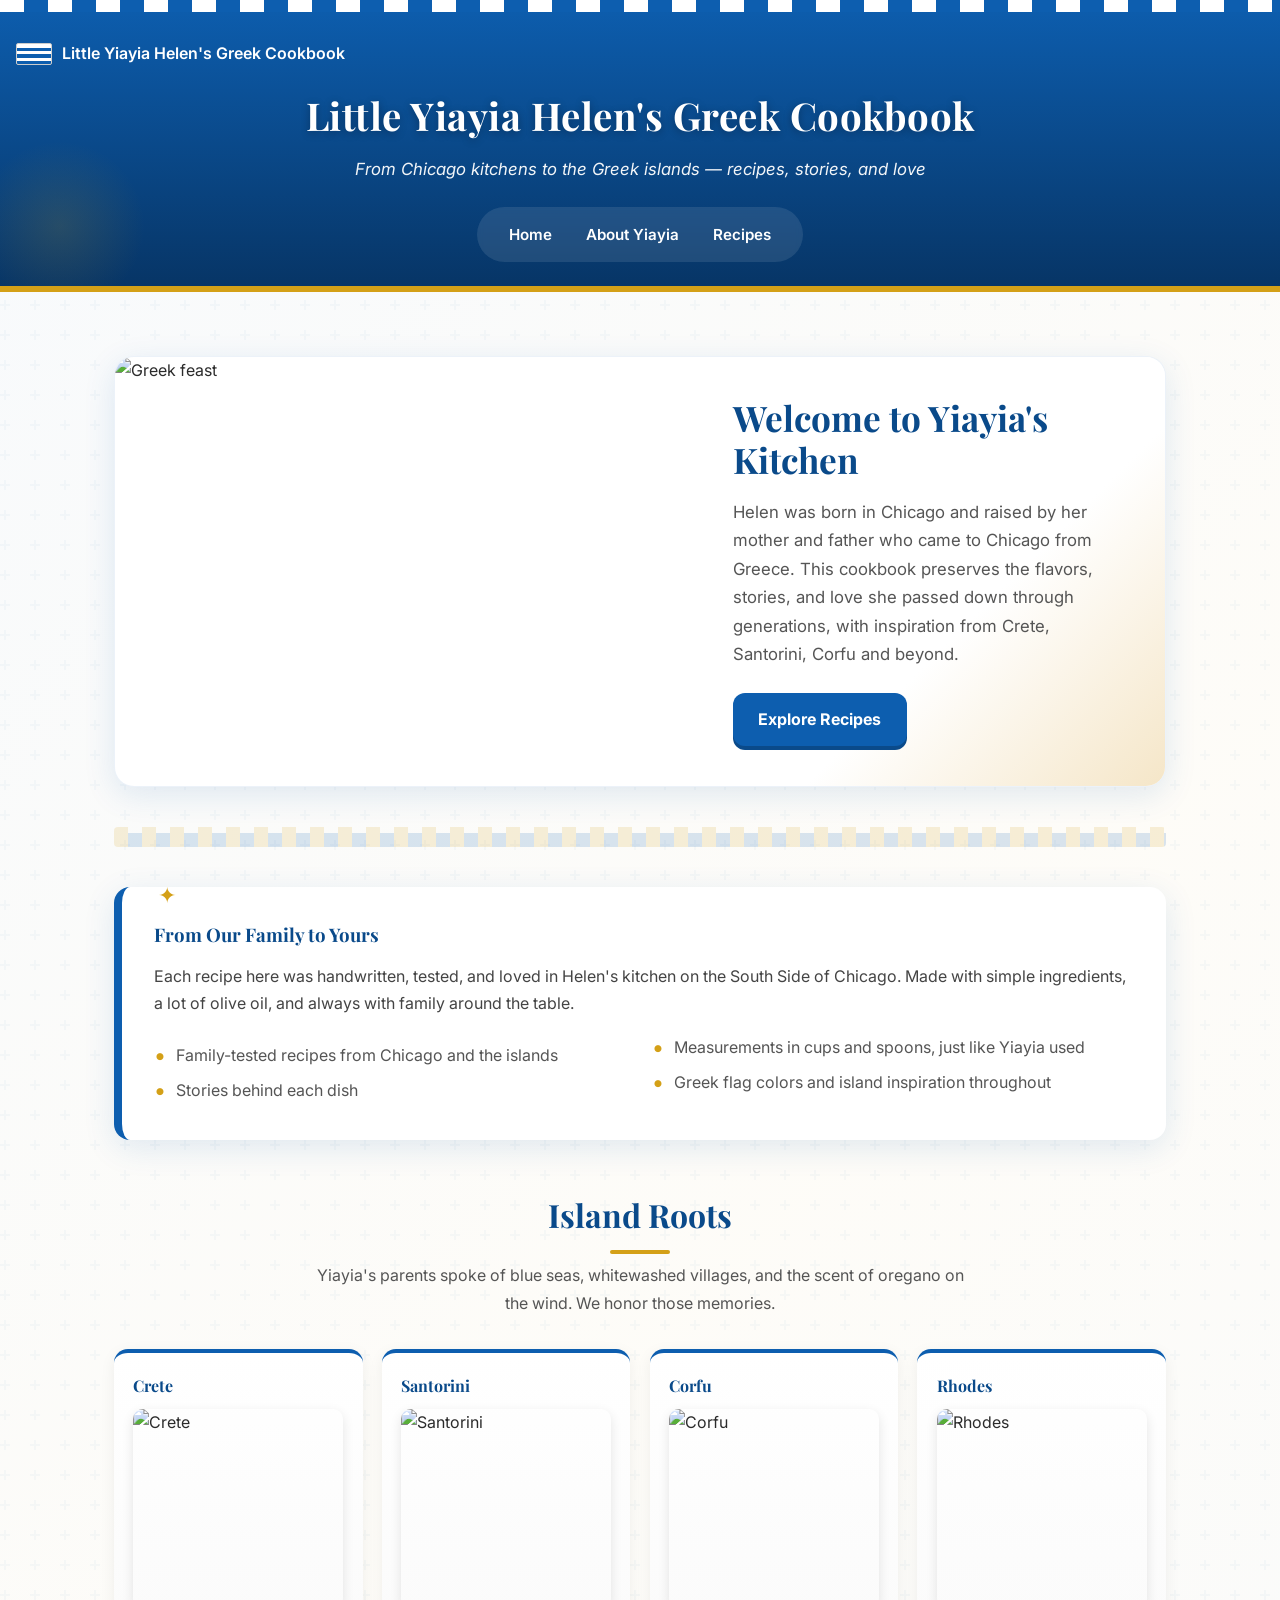
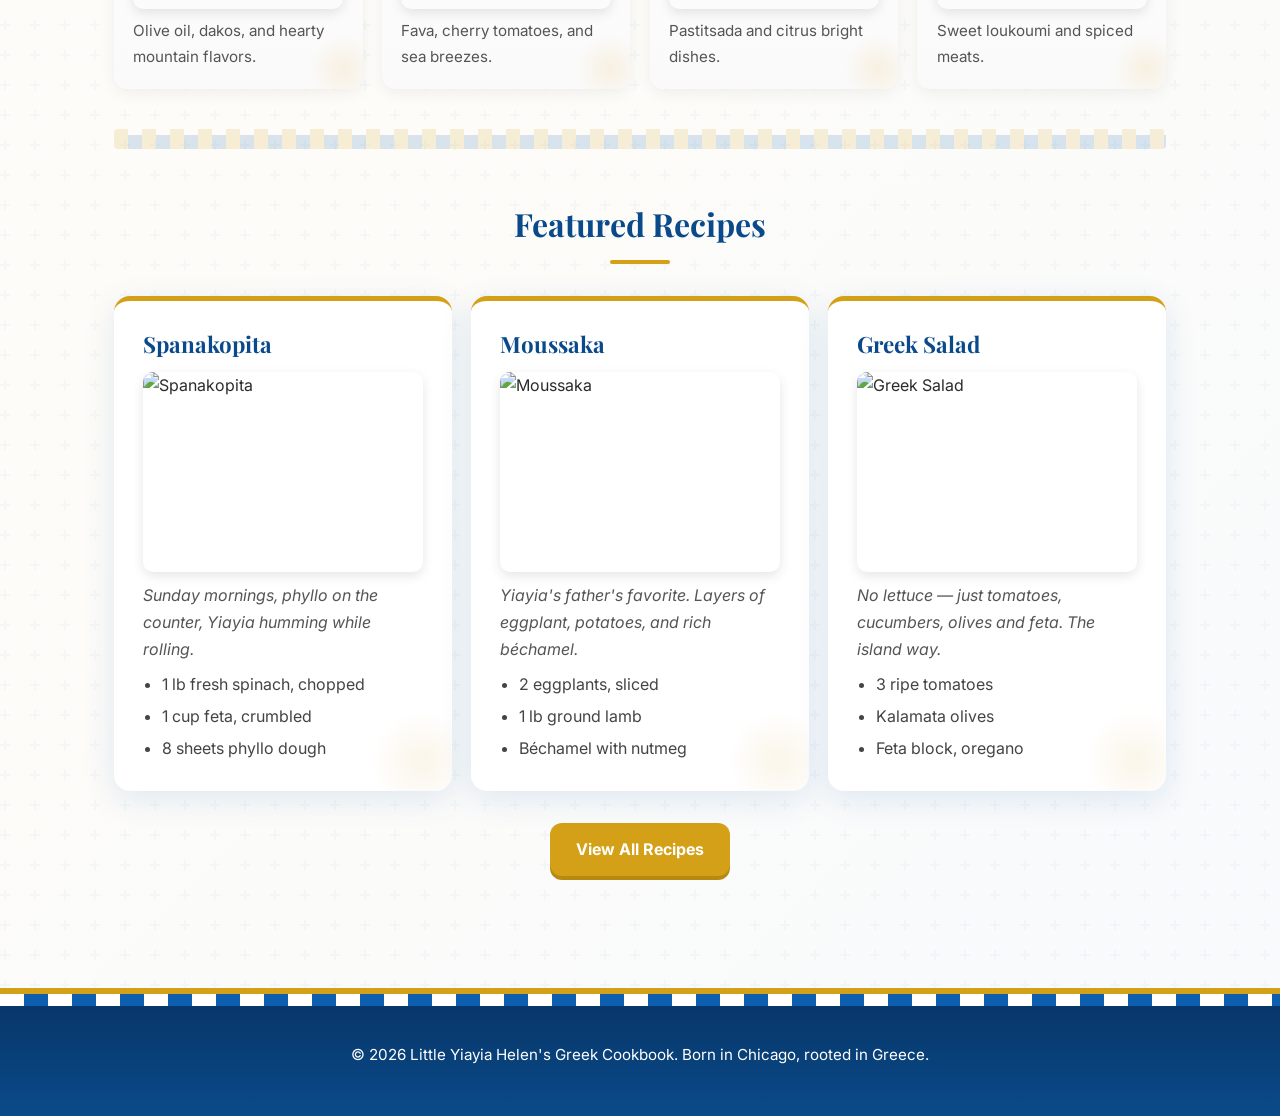
==== commit d905c9e2: "Fix image sizing and loading issues" ====
--- a/index.html
+++ b/index.html
@@ -24,7 +24,7 @@
 <main>
   <!-- HERO -->
   <section class="hero">
-    <img src="https://images.unsplash.com/photo-1504674900247-0877df9cc836?q=80&w=1400&auto=format&fit=crop" alt="Greek feast">
+    <img src="https://images.unsplash.com/photo-1516483638261-f4dbaf036963?w=800&h=600&fit=crop" alt="Greek feast" loading="eager">
     <div class="hero-text">
       <h2>Welcome to Yiayia's Kitchen</h2>
       <p>Helen was born in Chicago and raised by her mother and father who came to Chicago from Greece. This cookbook preserves the flavors, stories, and love she passed down through generations, with inspiration from Crete, Santorini, Corfu and beyond.</p>
@@ -52,22 +52,22 @@
   <div class="islands">
     <div class="island-card">
       <h4>Crete</h4>
-      <img src="https://images.unsplash.com/photo-1516483638261-f4dbaf036963?q=80&w=600&auto=format&fit=crop" alt="Crete">
+      <img src="https://images.unsplash.com/photo-1504674900247-0877df9cc836?w=400&h=300&fit=crop" alt="Crete" loading="lazy">
       <p>Olive oil, dakos, and hearty mountain flavors.</p>
     </div>
     <div class="island-card">
       <h4>Santorini</h4>
-      <img src="https://images.unsplash.com/photo-1500534314209-a25ddb2bd429?q=80&w=600&auto=format&fit=crop" alt="Santorini">
+      <img src="https://images.unsplash.com/photo-1530103862676-de8c9ffb4a31?w=400&h=300&fit=crop" alt="Santorini" loading="lazy">
       <p>Fava, cherry tomatoes, and sea breezes.</p>
     </div>
     <div class="island-card">
       <h4>Corfu</h4>
-      <img src="https://images.unsplash.com/photo-1524231757912-21c1e971a901?q=80&w=600&auto=format&fit=crop" alt="Corfu">
+      <img src="https://images.unsplash.com/photo-1507699622108-4f364853b680?w=400&h=300&fit=crop" alt="Corfu" loading="lazy">
       <p>Pastitsada and citrus bright dishes.</p>
     </div>
     <div class="island-card">
       <h4>Rhodes</h4>
-      <img src="https://images.unsplash.com/photo-1491553895911-0055ecaeff85?q=80&w=600&auto=format&fit=crop" alt="Rhodes">
+      <img src="https://images.unsplash.com/photo-1528164374751-6cbb8e4b40c0?w=400&h=300&fit=crop" alt="Rhodes" loading="lazy">
       <p>Sweet loukoumi and spiced meats.</p>
     </div>
   </div>
@@ -79,7 +79,7 @@
   <div class="islands" style="grid-template-columns:repeat(auto-fit,minmax(300px,1fr))">
     <div class="recipe" style="margin:0">
       <h3>Spanakopita</h3>
-      <img src="https://images.unsplash.com/photo-1504674900247-0877df9cc836?q=80&w=800&auto=format&fit=crop" alt="Spanakopita">
+      <img src="https://images.unsplash.com/photo-1511690656952-34342bb7c2f2?w=400&h=300&fit=crop" alt="Spanakopita" loading="lazy">
       <p><em>Sunday mornings, phyllo on the counter, Yiayia humming while rolling.</em></p>
       <ul>
         <li>1 lb fresh spinach, chopped</li>
@@ -89,7 +89,7 @@
     </div>
     <div class="recipe" style="margin:0">
       <h3>Moussaka</h3>
-      <img src="https://images.unsplash.com/photo-1534766555764-ce278443b34e?q=80&w=800&auto=format&fit=crop" alt="Moussaka">
+      <img src="https://images.unsplash.com/photo-1544025162-d76694266967?w=400&h=300&fit=crop" alt="Moussaka" loading="lazy">
       <p><em>Yiayia's father's favorite. Layers of eggplant, potatoes, and rich béchamel.</em></p>
       <ul>
         <li>2 eggplants, sliced</li>
@@ -99,7 +99,7 @@
     </div>
     <div class="recipe" style="margin:0">
       <h3>Greek Salad</h3>
-      <img src="https://images.unsplash.com/photo-1540189549336-e6e99c3679fe?q=80&w=800&auto=format&fit=crop" alt="Greek Salad">
+      <img src="https://images.unsplash.com/photo-1540189549336-e6e99c3679fe?w=400&h=300&fit=crop" alt="Greek Salad" loading="lazy">
       <p><em>No lettuce — just tomatoes, cucumbers, olives and feta. The island way.</em></p>
       <ul>
         <li>3 ripe tomatoes</li>
--- a/style.css
+++ b/style.css
@@ -27,13 +27,28 @@
 }
 
 h1,h2,h3,h4{font-family:'Playfair Display',serif;font-weight:700}
-script.accent{font-family:'Dancing Script',cursive;color:var(--gold)}
+
+/* ===== IMAGES ===== */
+img{max-width:100%;height:auto;display:block}
+.recipe img,.island-card img{
+  width:100%;
+  height:200px;
+  object-fit:cover;
+  border-radius:10px;
+  margin:.6rem 0;
+  box-shadow:0 4px 12px rgba(0,0,0,.1);
+}
+.hero img{
+  width:100%;
+  height:100%;
+  min-height:320px;
+  object-fit:cover;
+  display:block;
+}
 
 /* HEADER */
 header{
-  background:
-    linear-gradient(180deg,var(--greek-blue),var(--greek-blue-deep)),
-    url("data:image/svg+xml,%3Csvg width='40' height='40' viewBox='0 0 40 40' xmlns='http://www.w3.org/2000/svg'%3E%3Cg fill='%23ffffff' fill-opacity='0.05'%3E%3Crect width='40' height='40'/%3E%3C/g%3E%3C/svg%3E");
+  background:linear-gradient(180deg,var(--greek-blue),var(--greek-blue-deep));
   color:white;
   padding:2rem 1rem 1.5rem;
   text-align:center;
@@ -103,12 +118,6 @@
   overflow:hidden;
   box-shadow:var(--shadow);
   border:1px solid rgba(13,94,175,.08);
-}
-.hero img{
-  width:100%;height:100%;
-  object-fit:cover;
-  display:block;
-  min-height:320px;
 }
 .hero-text{
   padding:2.5rem;
@@ -219,12 +228,6 @@
   margin-top:0;
   font-size:1.4rem;
 }
-.recipe img{
-  width:100%;
-  border-radius:12px;
-  margin:.6rem 0;
-  box-shadow:0 4px 12px rgba(0,0,0,.1);
-}
 .recipe p{color:#555;margin:.4rem 0}
 .recipe ul{margin:.5rem 0 0;padding-left:1.2rem;color:#444}
 .recipe li{margin:.3rem 0}
@@ -255,10 +258,6 @@
   opacity:.5;
 }
 .island-card h4{margin-top:0;color:var(--greek-blue-dark)}
-.island-card img{
-  width:100%;border-radius:8px;margin:.5rem 0;
-  box-shadow:0 2px 8px rgba(0,0,0,.08);
-}
 .island-card p{color:#555;font-size:.95rem}
 
 /* FLAG STRIPE */
@@ -304,8 +303,7 @@
   padding:3rem 1.5rem;
   font-size:.95rem;
   color:white;
-  background:
-    linear-gradient(180deg,var(--greek-blue-deep),var(--greek-blue-dark));
+  background:linear-gradient(180deg,var(--greek-blue-deep),var(--greek-blue-dark));
   margin-top:3rem;
   border-top:6px solid var(--gold);
   position:relative;
@@ -326,4 +324,5 @@
   .highlights{columns:1}
   header h1{font-size:1.8rem}
   .hero-text h2{font-size:1.7rem}
-}
+  .recipe img,.island-card img{height:180px}
+}
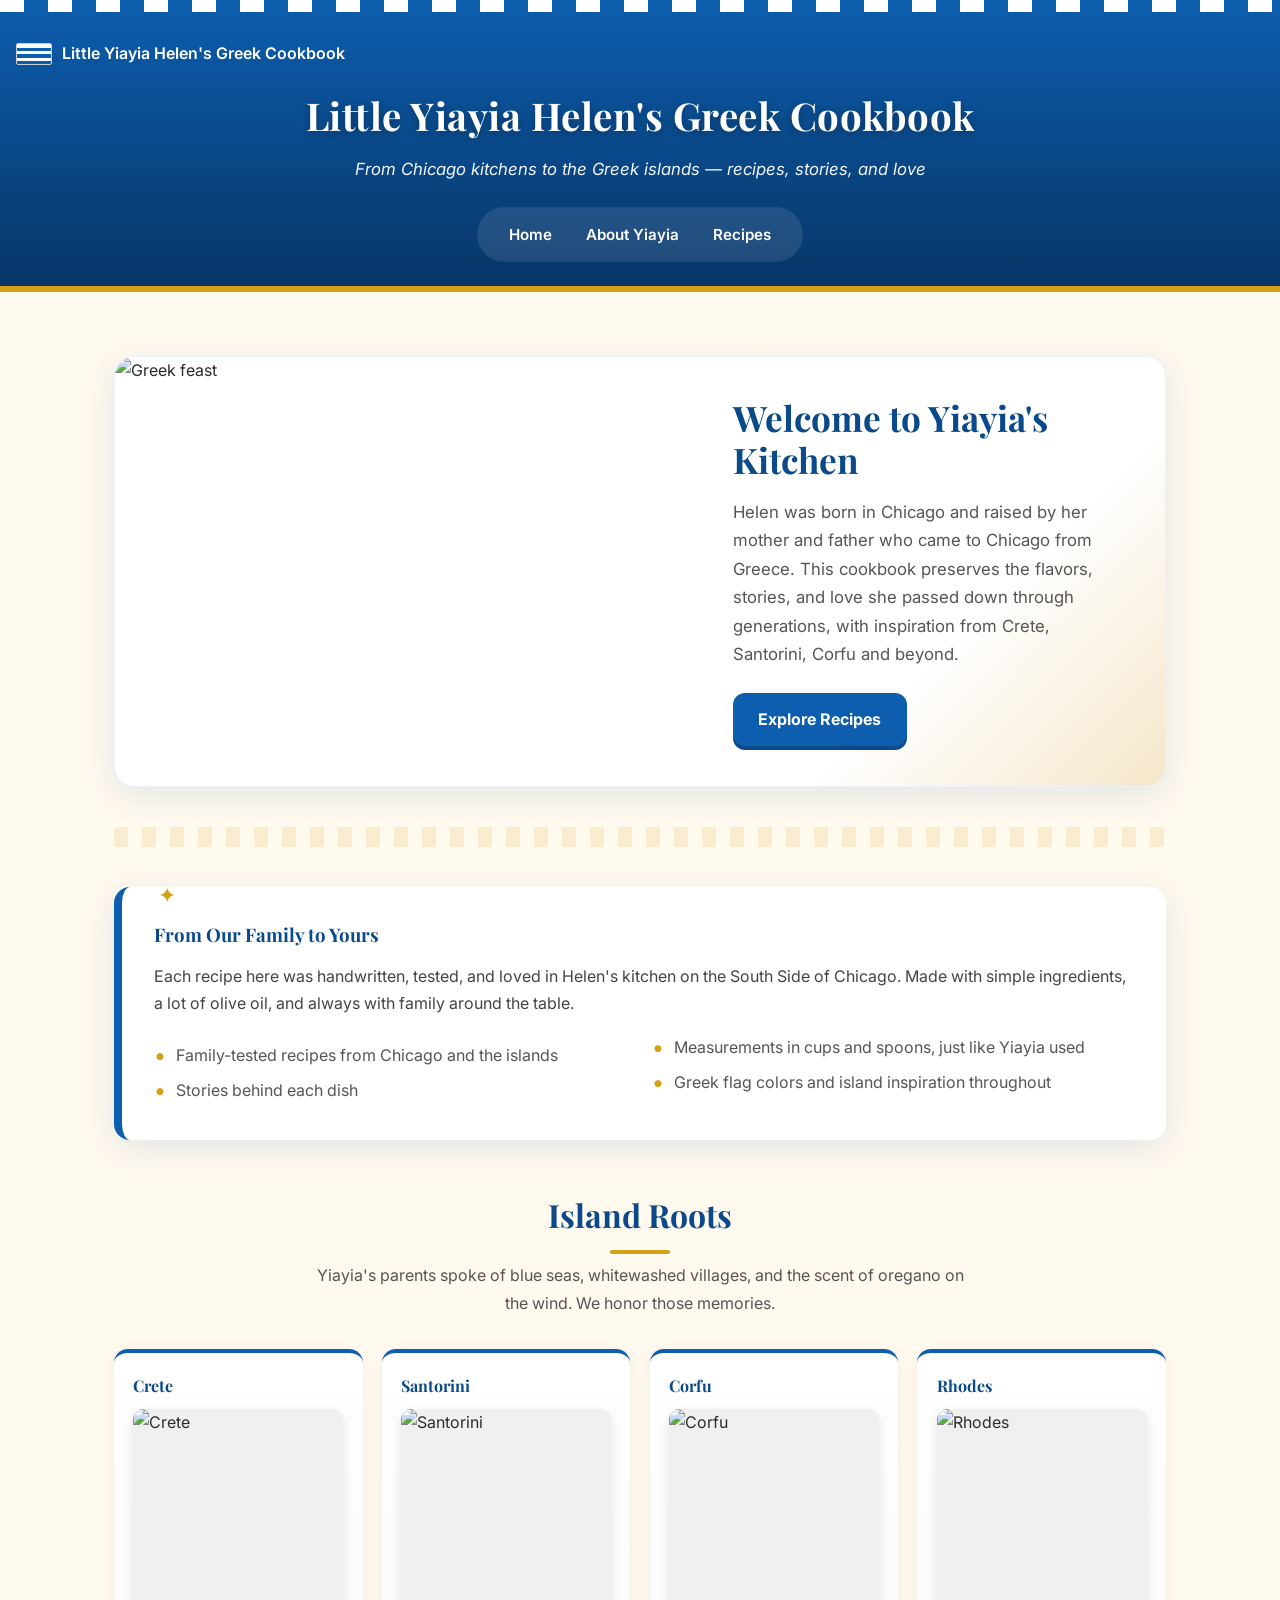
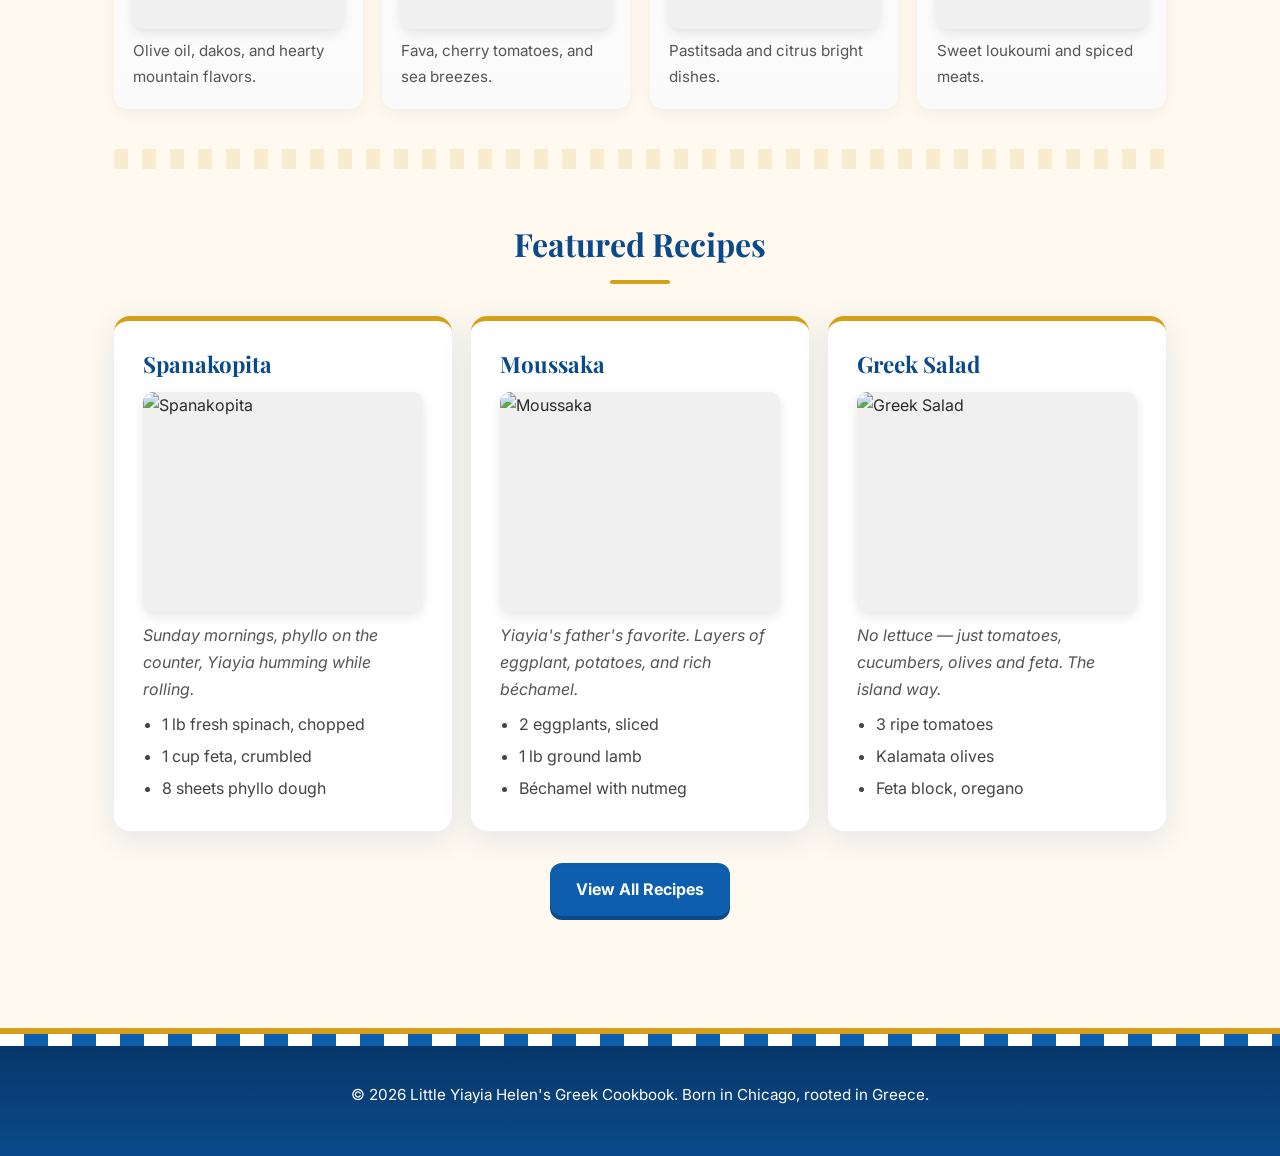
==== commit 8aa970f1: "Fix images: use picsum.photos, add Corfu background, fix sizing" ====
--- a/index.html
+++ b/index.html
@@ -24,7 +24,7 @@
 <main>
   <!-- HERO -->
   <section class="hero">
-    <img src="https://images.unsplash.com/photo-1516483638261-f4dbaf036963?w=800&h=600&fit=crop" alt="Greek feast" loading="eager">
+    <img src="https://picsum.photos/800/600?random=1" alt="Greek feast">
     <div class="hero-text">
       <h2>Welcome to Yiayia's Kitchen</h2>
       <p>Helen was born in Chicago and raised by her mother and father who came to Chicago from Greece. This cookbook preserves the flavors, stories, and love she passed down through generations, with inspiration from Crete, Santorini, Corfu and beyond.</p>
@@ -52,22 +52,22 @@
   <div class="islands">
     <div class="island-card">
       <h4>Crete</h4>
-      <img src="https://images.unsplash.com/photo-1504674900247-0877df9cc836?w=400&h=300&fit=crop" alt="Crete" loading="lazy">
+      <img src="https://picsum.photos/400/300?random=2" alt="Crete">
       <p>Olive oil, dakos, and hearty mountain flavors.</p>
     </div>
     <div class="island-card">
       <h4>Santorini</h4>
-      <img src="https://images.unsplash.com/photo-1530103862676-de8c9ffb4a31?w=400&h=300&fit=crop" alt="Santorini" loading="lazy">
+      <img src="https://picsum.photos/400/300?random=3" alt="Santorini">
       <p>Fava, cherry tomatoes, and sea breezes.</p>
     </div>
     <div class="island-card">
       <h4>Corfu</h4>
-      <img src="https://images.unsplash.com/photo-1507699622108-4f364853b680?w=400&h=300&fit=crop" alt="Corfu" loading="lazy">
+      <img src="https://picsum.photos/400/300?random=4" alt="Corfu">
       <p>Pastitsada and citrus bright dishes.</p>
     </div>
     <div class="island-card">
       <h4>Rhodes</h4>
-      <img src="https://images.unsplash.com/photo-1528164374751-6cbb8e4b40c0?w=400&h=300&fit=crop" alt="Rhodes" loading="lazy">
+      <img src="https://picsum.photos/400/300?random=5" alt="Rhodes">
       <p>Sweet loukoumi and spiced meats.</p>
     </div>
   </div>
@@ -79,7 +79,7 @@
   <div class="islands" style="grid-template-columns:repeat(auto-fit,minmax(300px,1fr))">
     <div class="recipe" style="margin:0">
       <h3>Spanakopita</h3>
-      <img src="https://images.unsplash.com/photo-1511690656952-34342bb7c2f2?w=400&h=300&fit=crop" alt="Spanakopita" loading="lazy">
+      <img src="https://picsum.photos/400/300?random=6" alt="Spanakopita">
       <p><em>Sunday mornings, phyllo on the counter, Yiayia humming while rolling.</em></p>
       <ul>
         <li>1 lb fresh spinach, chopped</li>
@@ -89,7 +89,7 @@
     </div>
     <div class="recipe" style="margin:0">
       <h3>Moussaka</h3>
-      <img src="https://images.unsplash.com/photo-1544025162-d76694266967?w=400&h=300&fit=crop" alt="Moussaka" loading="lazy">
+      <img src="https://picsum.photos/400/300?random=7" alt="Moussaka">
       <p><em>Yiayia's father's favorite. Layers of eggplant, potatoes, and rich béchamel.</em></p>
       <ul>
         <li>2 eggplants, sliced</li>
@@ -99,7 +99,7 @@
     </div>
     <div class="recipe" style="margin:0">
       <h3>Greek Salad</h3>
-      <img src="https://images.unsplash.com/photo-1540189549336-e6e99c3679fe?w=400&h=300&fit=crop" alt="Greek Salad" loading="lazy">
+      <img src="https://picsum.photos/400/300?random=8" alt="Greek Salad">
       <p><em>No lettuce — just tomatoes, cucumbers, olives and feta. The island way.</em></p>
       <ul>
         <li>3 ripe tomatoes</li>
--- a/style.css
+++ b/style.css
@@ -9,8 +9,6 @@
   --gold-light:#F5E6C8;
   --cream:#FFF8EC;
   --sea:#E6F2FB;
-  --olive:#6B7B3A;
-  --terracotta:#C2703E;
   --dark:#2B2B2B;
   --shadow:0 8px 32px rgba(13,94,175,.12);
 }
@@ -22,28 +20,34 @@
   color:var(--dark);
   line-height:1.7;
   background:
-    linear-gradient(135deg,rgba(13,94,175,.03) 0%,rgba(212,160,23,.03) 50%,rgba(13,94,175,.03) 100%),
-    url("data:image/svg+xml,%3Csvg width='60' height='60' viewBox='0 0 60 60' xmlns='http://www.w3.org/2000/svg'%3E%3Cg fill='none' fill-rule='evenodd'%3E%3Cg fill='%230d5eaf' fill-opacity='0.03'%3E%3Cpath d='M36 34v-4h-2v4h-4v2h4v4h2v-4h4v-2h-4zm0-30V0h-2v4h-4v2h4v4h2V6h4V4h-4zM6 34v-4H4v4H0v2h4v4h2v-4h4v-2H6zM6 4V0H4v4H0v2h4v4h2V6h4V4H6z'/%3E%3C/g%3E%3C/g%3E%3C/svg%3E");
+    linear-gradient(rgba(255,248,236,.85),rgba(255,248,236,.85)),
+    url('https://images.unsplash.com/photo-1533105079780-92b9be482078?w=1920&h=1080&fit=crop') center/cover fixed;
+  min-height:100vh;
 }
 
 h1,h2,h3,h4{font-family:'Playfair Display',serif;font-weight:700}
 
-/* ===== IMAGES ===== */
-img{max-width:100%;height:auto;display:block}
+/* ===== IMAGES - FIXED SIZING ===== */
+img{
+  max-width:100%;
+  height:auto;
+  display:block;
+  border-radius:8px;
+}
+.hero img{
+  width:100%;
+  height:400px;
+  object-fit:cover;
+  display:block;
+}
 .recipe img,.island-card img{
   width:100%;
-  height:200px;
+  height:220px;
   object-fit:cover;
   border-radius:10px;
   margin:.6rem 0;
   box-shadow:0 4px 12px rgba(0,0,0,.1);
-}
-.hero img{
-  width:100%;
-  height:100%;
-  min-height:320px;
-  object-fit:cover;
-  display:block;
+  background:#f0f0f0;
 }
 
 /* HEADER */
@@ -62,14 +66,6 @@
   height:12px;
   background:repeating-linear-gradient(90deg,var(--greek-white) 0 24px,var(--greek-blue) 24px 48px);
   position:absolute;top:0;left:0;right:0;
-}
-header::after{
-  content:'';
-  position:absolute;
-  bottom:-40px;left:-40px;
-  width:200px;height:200px;
-  background:radial-gradient(circle,rgba(212,160,23,.15),transparent 60%);
-  border-radius:50%;
 }
 header h1{
   font-size:2.4rem;
@@ -145,15 +141,11 @@
   font-size:1rem;
 }
 .btn:hover{transform:translateY(2px);box-shadow:0 2px 0 var(--greek-blue-dark)}
-.btn-gold{background:var(--gold);box-shadow:0 4px 0 #B8890F}
-.btn-gold:hover{box-shadow:0 2px 0 #B8890F}
 
 /* MEANDER DIVIDER */
 .meander{
   height:20px;
-  background:
-    repeating-linear-gradient(90deg,var(--gold) 0 14px,transparent 14px 28px),
-    repeating-linear-gradient(0deg,var(--greek-blue) 0 14px,transparent 14px 28px);
+  background:repeating-linear-gradient(90deg,var(--gold) 0 14px,transparent 14px 28px);
   opacity:.15;
   margin:2.5rem 0;
   border-radius:4px;
@@ -214,15 +206,6 @@
   transform:translateY(-4px);
   box-shadow:0 12px 40px rgba(13,94,175,.15);
 }
-.recipe::after{
-  content:'';
-  position:absolute;
-  bottom:-30px;right:-30px;
-  width:120px;height:120px;
-  background:radial-gradient(circle,var(--gold-light),transparent 60%);
-  opacity:.4;
-  border-radius:50%;
-}
 .recipe h3{
   color:var(--greek-blue-dark);
   margin-top:0;
@@ -250,13 +233,6 @@
   transition:.2s;
 }
 .island-card:hover{transform:translateY(-3px);box-shadow:0 8px 24px rgba(0,0,0,.1)}
-.island-card::after{
-  content:'';
-  position:absolute;bottom:-20px;right:-20px;
-  width:80px;height:80px;
-  background:radial-gradient(circle,var(--gold-light),transparent 60%);
-  opacity:.5;
-}
 .island-card h4{margin-top:0;color:var(--greek-blue-dark)}
 .island-card p{color:#555;font-size:.95rem}
 
@@ -320,7 +296,7 @@
 /* RESPONSIVE */
 @media(max-width:800px){
   .hero{grid-template-columns:1fr}
-  .hero img{min-height:220px}
+  .hero img{min-height:220px;height:250px}
   .highlights{columns:1}
   header h1{font-size:1.8rem}
   .hero-text h2{font-size:1.7rem}
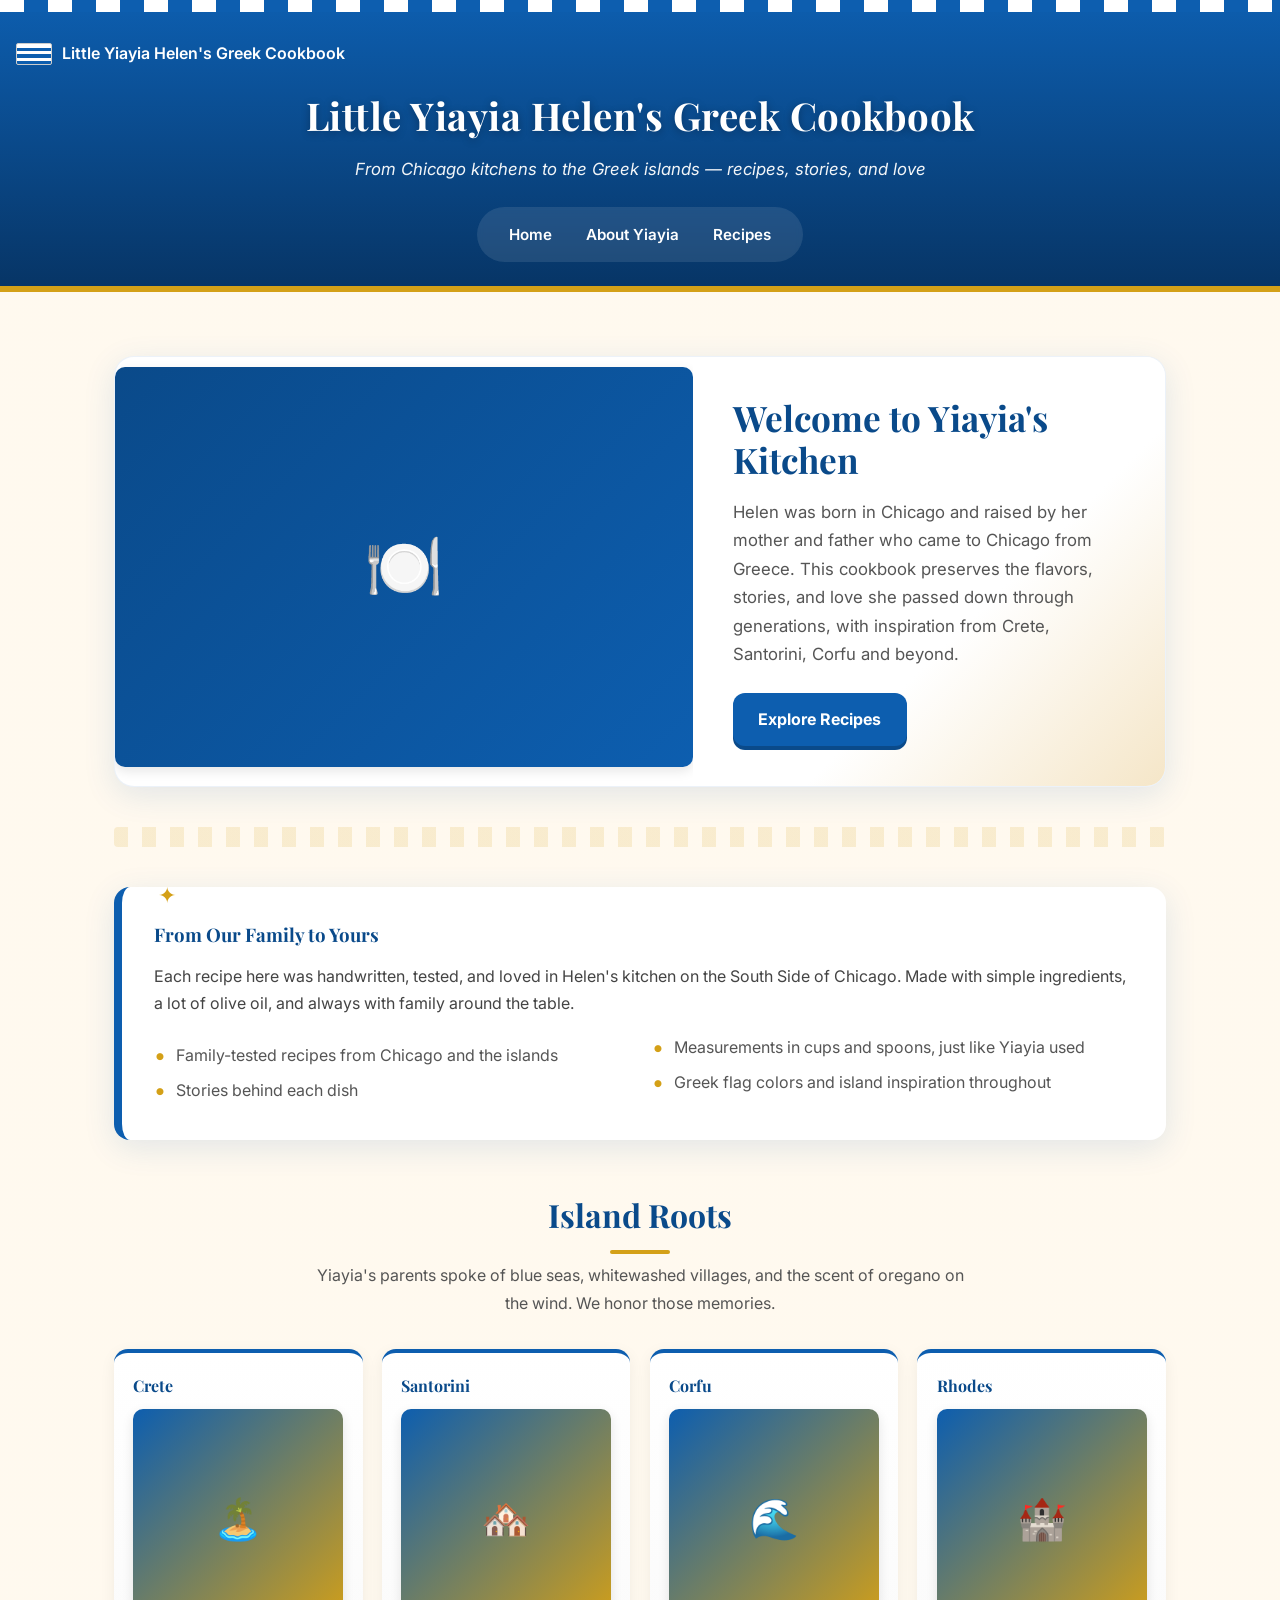
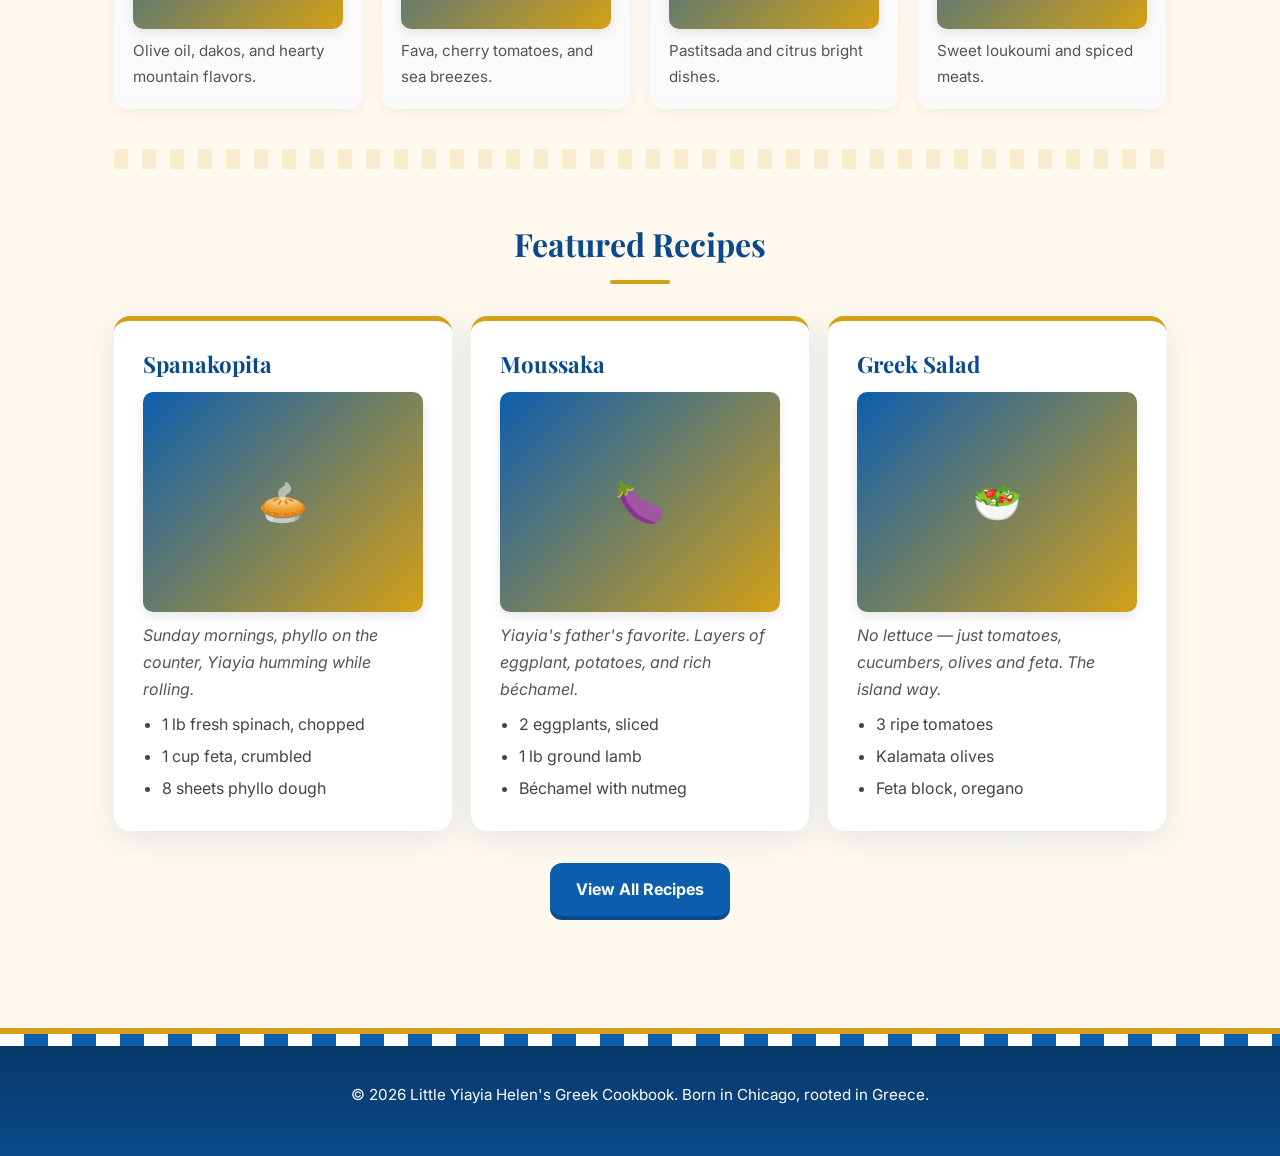
==== commit b1cafc9b: "Fix images: use emoji placeholders for reliable loading, Santorini background" ====
--- a/index.html
+++ b/index.html
@@ -24,7 +24,7 @@
 <main>
   <!-- HERO -->
   <section class="hero">
-    <img src="https://picsum.photos/800/600?random=1" alt="Greek feast">
+    <div class="hero-image">🍽️</div>
     <div class="hero-text">
       <h2>Welcome to Yiayia's Kitchen</h2>
       <p>Helen was born in Chicago and raised by her mother and father who came to Chicago from Greece. This cookbook preserves the flavors, stories, and love she passed down through generations, with inspiration from Crete, Santorini, Corfu and beyond.</p>
@@ -52,22 +52,22 @@
   <div class="islands">
     <div class="island-card">
       <h4>Crete</h4>
-      <img src="https://picsum.photos/400/300?random=2" alt="Crete">
+      <div class="island-image">🏝️</div>
       <p>Olive oil, dakos, and hearty mountain flavors.</p>
     </div>
     <div class="island-card">
       <h4>Santorini</h4>
-      <img src="https://picsum.photos/400/300?random=3" alt="Santorini">
+      <div class="island-image">🏘️</div>
       <p>Fava, cherry tomatoes, and sea breezes.</p>
     </div>
     <div class="island-card">
       <h4>Corfu</h4>
-      <img src="https://picsum.photos/400/300?random=4" alt="Corfu">
+      <div class="island-image">🌊</div>
       <p>Pastitsada and citrus bright dishes.</p>
     </div>
     <div class="island-card">
       <h4>Rhodes</h4>
-      <img src="https://picsum.photos/400/300?random=5" alt="Rhodes">
+      <div class="island-image">🏰</div>
       <p>Sweet loukoumi and spiced meats.</p>
     </div>
   </div>
@@ -79,7 +79,7 @@
   <div class="islands" style="grid-template-columns:repeat(auto-fit,minmax(300px,1fr))">
     <div class="recipe" style="margin:0">
       <h3>Spanakopita</h3>
-      <img src="https://picsum.photos/400/300?random=6" alt="Spanakopita">
+      <div class="recipe-image">🥧</div>
       <p><em>Sunday mornings, phyllo on the counter, Yiayia humming while rolling.</em></p>
       <ul>
         <li>1 lb fresh spinach, chopped</li>
@@ -89,7 +89,7 @@
     </div>
     <div class="recipe" style="margin:0">
       <h3>Moussaka</h3>
-      <img src="https://picsum.photos/400/300?random=7" alt="Moussaka">
+      <div class="recipe-image">🍆</div>
       <p><em>Yiayia's father's favorite. Layers of eggplant, potatoes, and rich béchamel.</em></p>
       <ul>
         <li>2 eggplants, sliced</li>
@@ -99,7 +99,7 @@
     </div>
     <div class="recipe" style="margin:0">
       <h3>Greek Salad</h3>
-      <img src="https://picsum.photos/400/300?random=8" alt="Greek Salad">
+      <div class="recipe-image">🥗</div>
       <p><em>No lettuce — just tomatoes, cucumbers, olives and feta. The island way.</em></p>
       <ul>
         <li>3 ripe tomatoes</li>
--- a/style.css
+++ b/style.css
@@ -21,34 +21,33 @@
   line-height:1.7;
   background:
     linear-gradient(rgba(255,248,236,.85),rgba(255,248,236,.85)),
-    url('https://images.unsplash.com/photo-1533105079780-92b9be482078?w=1920&h=1080&fit=crop') center/cover fixed;
+    url('https://upload.wikimedia.org/wikipedia/commons/thumb/5/5e/Oia_Santorini.jpg/1920px-Oia_Santorini.jpg') center/cover fixed;
   min-height:100vh;
 }
 
 h1,h2,h3,h4{font-family:'Playfair Display',serif;font-weight:700}
 
-/* ===== IMAGES - FIXED SIZING ===== */
-img{
-  max-width:100%;
-  height:auto;
-  display:block;
-  border-radius:8px;
-}
-.hero img{
-  width:100%;
-  height:400px;
-  object-fit:cover;
-  display:block;
-}
-.recipe img,.island-card img{
+/* ===== IMAGE PLACEHOLDERS ===== */
+.recipe-image,.island-image,.hero-image{
   width:100%;
   height:220px;
-  object-fit:cover;
+  background:linear-gradient(135deg,var(--greek-blue),var(--gold));
   border-radius:10px;
+  display:flex;
+  align-items:center;
+  justify-content:center;
+  color:white;
+  font-size:3rem;
   margin:.6rem 0;
   box-shadow:0 4px 12px rgba(0,0,0,.1);
-  background:#f0f0f0;
-}
+}
+.hero-image{
+  height:400px;
+  font-size:4rem;
+  background:linear-gradient(135deg,var(--greek-blue-dark),var(--greek-blue));
+}
+.recipe-image{height:220px;font-size:2.5rem}
+.island-image{height:220px;font-size:2.5rem}
 
 /* HEADER */
 header{
@@ -212,7 +211,9 @@
   font-size:1.4rem;
 }
 .recipe p{color:#555;margin:.4rem 0}
+.recipe h4{color:var(--greek-blue);margin:1rem 0 .5rem}
 .recipe ul{margin:.5rem 0 0;padding-left:1.2rem;color:#444}
+.recipe ol{margin:.5rem 0 0;padding-left:1.2rem;color:#444}
 .recipe li{margin:.3rem 0}
 
 /* ISLAND CARDS */
@@ -296,9 +297,7 @@
 /* RESPONSIVE */
 @media(max-width:800px){
   .hero{grid-template-columns:1fr}
-  .hero img{min-height:220px;height:250px}
   .highlights{columns:1}
   header h1{font-size:1.8rem}
   .hero-text h2{font-size:1.7rem}
-  .recipe img,.island-card img{height:180px}
-}
+}
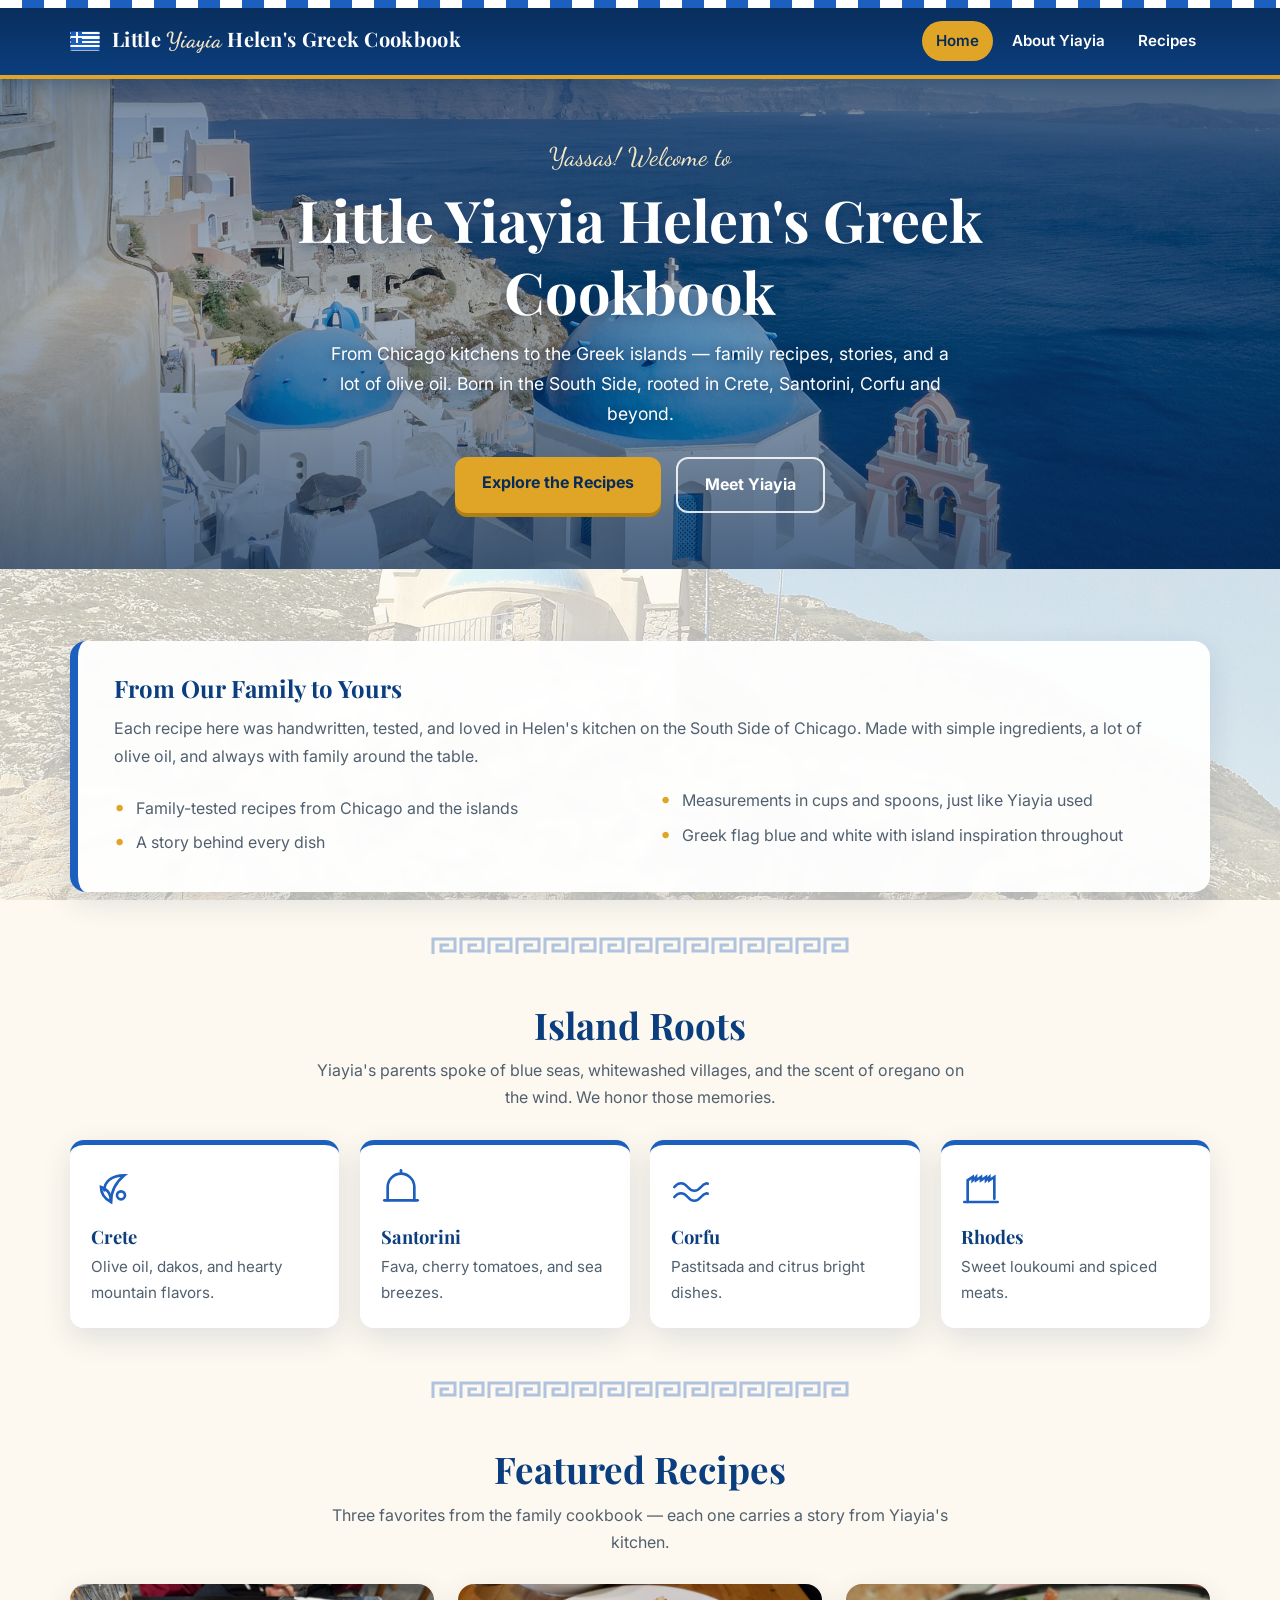
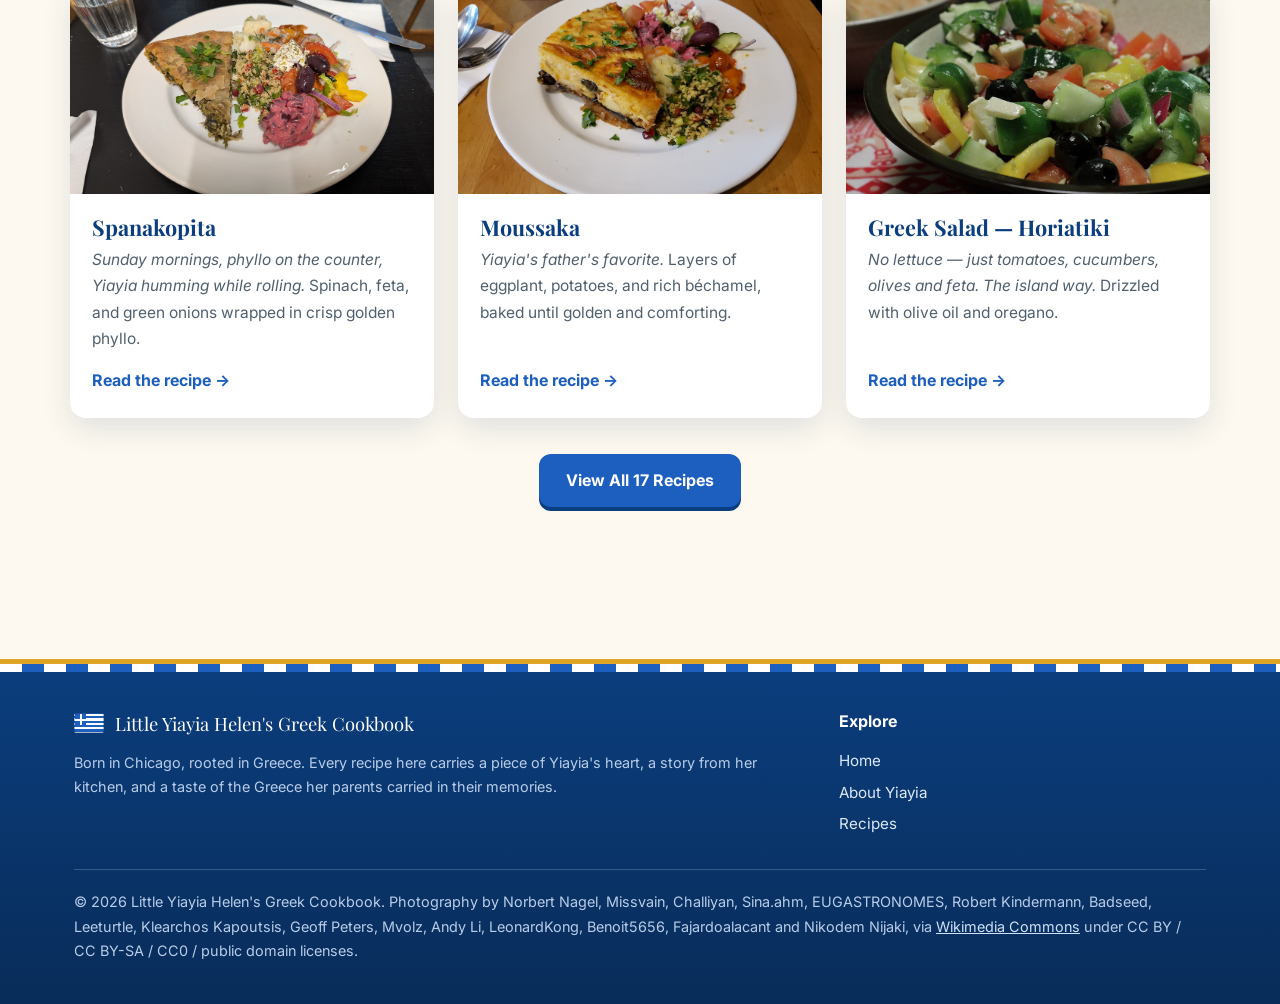
==== commit d68b084c: "Rebuild site: real dish photos, Greek island backdrop, modern layout - Add 20 locally bundled dish/s" ====
--- a/index.html
+++ b/index.html
@@ -4,118 +4,152 @@
 <meta charset="UTF-8">
 <meta name="viewport" content="width=device-width, initial-scale=1.0">
 <title>Little Yiayia Helen's Greek Cookbook</title>
-<link rel="stylesheet" href="style.css">
+<meta name="description" content="Family Greek recipes and stories from Yiayia Helen's Chicago kitchen — spanakopita, moussaka, tzatziki and more, with inspiration from Crete, Santorini, Corfu and beyond.">
+<meta property="og:title" content="Little Yiayia Helen's Greek Cookbook">
+<meta property="og:description" content="From Chicago kitchens to the Greek islands — recipes, stories, and love.">
+<meta property="og:image" content="images/oia-village.jpg">
+<meta property="og:type" content="website">
+<link rel="icon" href="data:image/svg+xml,%3Csvg xmlns='http://www.w3.org/2000/svg' viewBox='0 0 30 20'%3E%3Crect width='30' height='20' fill='%23fff'/%3E%3Cpath d='M0 2.2h30v2.2H0zM0 6.7h30v2.2H0zM0 11.2h30v2.2H0zM0 15.7h30v2.2H0z' fill='%231d5fbf'/%3E%3Crect width='11' height='11' fill='%231d5fbf'/%3E%3Cpath d='M4.5 0h2v11h-2zM0 4.5h11v2H0z' fill='%23fff'/%3E%3C/svg%3E">
+<link rel="preconnect" href="https://fonts.googleapis.com">
+<link rel="preconnect" href="https://fonts.gstatic.com" crossorigin>
+<link href="https://fonts.googleapis.com/css2?family=Playfair+Display:ital,wght@0,400;0,700;0,900;1,400&family=Inter:wght@400;500;600;700&family=Dancing+Script:wght@700&display=swap" rel="stylesheet">
+<link rel="stylesheet" href="css/styles.css">
 </head>
 <body>
-<header>
-  <div class="flag">
-    <div class="flag-stripe"></div>
-    <span>Little Yiayia Helen's Greek Cookbook</span>
+
+<header class="site-header">
+  <div class="header-inner">
+    <a class="brand" href="index.html">
+      <span class="flag" aria-hidden="true"><span class="flag-cross"></span></span>
+      <span class="brand-name">Little <em>Yiayia</em> Helen's Greek Cookbook</span>
+    </a>
+    <button class="nav-toggle" aria-expanded="false" aria-controls="main-nav" aria-label="Toggle navigation">
+      <svg viewBox="0 0 24 24" fill="none" stroke="currentColor" stroke-width="2" stroke-linecap="round" aria-hidden="true"><path d="M4 6h16M4 12h16M4 18h16"/></svg>
+    </button>
+    <nav class="main-nav" id="main-nav" aria-label="Main navigation">
+      <a href="index.html" aria-current="page">Home</a>
+      <a href="about.html">About Yiayia</a>
+      <a href="recipes.html">Recipes</a>
+    </nav>
   </div>
-  <h1>Little Yiayia Helen's Greek Cookbook</h1>
-  <p class="tagline">From Chicago kitchens to the Greek islands — recipes, stories, and love</p>
-  <nav>
-    <a href="index.html">Home</a>
-    <a href="about.html">About Yiayia</a>
-    <a href="recipes.html">Recipes</a>
-  </nav>
 </header>
 
 <main>
   <!-- HERO -->
-  <section class="hero">
-    <div class="hero-image">🍽️</div>
-    <div class="hero-text">
-      <h2>Welcome to Yiayia's Kitchen</h2>
-      <p>Helen was born in Chicago and raised by her mother and father who came to Chicago from Greece. This cookbook preserves the flavors, stories, and love she passed down through generations, with inspiration from Crete, Santorini, Corfu and beyond.</p>
-      <a class="btn" href="recipes.html">Explore Recipes</a>
+  <section class="hero" aria-label="Welcome">
+    <img src="images/oia-village.jpg" alt="" aria-hidden="true">
+    <div class="hero-content">
+      <span class="hero-kicker">Yassas! Welcome to</span>
+      <h1>Little Yiayia Helen's Greek Cookbook</h1>
+      <p>From Chicago kitchens to the Greek islands — family recipes, stories, and a lot of olive oil. Born in the South Side, rooted in Crete, Santorini, Corfu and beyond.</p>
+      <div class="hero-actions">
+        <a class="btn btn-primary" href="recipes.html">Explore the Recipes</a>
+        <a class="btn btn-ghost" href="about.html">Meet Yiayia</a>
+      </div>
     </div>
   </section>
 
-  <div class="meander"></div>
+  <div class="page">
+    <!-- INTRO -->
+    <section class="section intro card reveal" aria-labelledby="intro-title">
+      <h2 id="intro-title">From Our Family to Yours</h2>
+      <p>Each recipe here was handwritten, tested, and loved in Helen's kitchen on the South Side of Chicago. Made with simple ingredients, a lot of olive oil, and always with family around the table.</p>
+      <ul>
+        <li>Family-tested recipes from Chicago and the islands</li>
+        <li>A story behind every dish</li>
+        <li>Measurements in cups and spoons, just like Yiayia used</li>
+        <li>Greek flag blue and white with island inspiration throughout</li>
+      </ul>
+    </section>
 
-  <!-- INTRO -->
-  <section class="intro">
-    <h3>From Our Family to Yours</h3>
-    <p>Each recipe here was handwritten, tested, and loved in Helen's kitchen on the South Side of Chicago. Made with simple ingredients, a lot of olive oil, and always with family around the table.</p>
-    <ul class="highlights">
-      <li>Family-tested recipes from Chicago and the islands</li>
-      <li>Stories behind each dish</li>
-      <li>Measurements in cups and spoons, just like Yiayia used</li>
-      <li>Greek flag colors and island inspiration throughout</li>
-    </ul>
-  </section>
+    <div class="meander" role="presentation"></div>
 
-  <!-- ISLAND ROOTS -->
-  <h2 class="section-title">Island Roots</h2>
-  <p style="text-align:center;color:#555;max-width:650px;margin:-1rem auto 1.5rem">Yiayia's parents spoke of blue seas, whitewashed villages, and the scent of oregano on the wind. We honor those memories.</p>
-  <div class="islands">
-    <div class="island-card">
-      <h4>Crete</h4>
-      <div class="island-image">🏝️</div>
-      <p>Olive oil, dakos, and hearty mountain flavors.</p>
-    </div>
-    <div class="island-card">
-      <h4>Santorini</h4>
-      <div class="island-image">🏘️</div>
-      <p>Fava, cherry tomatoes, and sea breezes.</p>
-    </div>
-    <div class="island-card">
-      <h4>Corfu</h4>
-      <div class="island-image">🌊</div>
-      <p>Pastitsada and citrus bright dishes.</p>
-    </div>
-    <div class="island-card">
-      <h4>Rhodes</h4>
-      <div class="island-image">🏰</div>
-      <p>Sweet loukoumi and spiced meats.</p>
-    </div>
-  </div>
+    <!-- ISLAND ROOTS -->
+    <section class="section" aria-labelledby="islands-title">
+      <h2 class="section-title" id="islands-title">Island Roots</h2>
+      <p class="section-sub">Yiayia's parents spoke of blue seas, whitewashed villages, and the scent of oregano on the wind. We honor those memories.</p>
+      <div class="island-grid">
+        <article class="island-card reveal">
+          <svg viewBox="0 0 24 24" fill="none" stroke="currentColor" stroke-width="1.6" stroke-linecap="round" aria-hidden="true"><path d="M12 21c0-6 2-11 8-16-8 0-12 4-12 9"/><path d="M12 21c0-4-1-7-6-9 0 4 2 7 6 9z"/><circle cx="18" cy="17" r="2.4"/></svg>
+          <h4>Crete</h4>
+          <p>Olive oil, dakos, and hearty mountain flavors.</p>
+        </article>
+        <article class="island-card reveal">
+          <svg viewBox="0 0 24 24" fill="none" stroke="currentColor" stroke-width="1.6" stroke-linecap="round" aria-hidden="true"><path d="M4 20v-8a8 8 0 0 1 16 0v8"/><path d="M2 20h20"/><path d="M12 4V2"/></svg>
+          <h4>Santorini</h4>
+          <p>Fava, cherry tomatoes, and sea breezes.</p>
+        </article>
+        <article class="island-card reveal">
+          <svg viewBox="0 0 24 24" fill="none" stroke="currentColor" stroke-width="1.6" stroke-linecap="round" aria-hidden="true"><path d="M2 12c2.5-3 5.5-3 8 0s5.5 3 8 0 4-2 4-2"/><path d="M2 18c2.5-3 5.5-3 8 0s5.5 3 8 0 4-2 4-2"/></svg>
+          <h4>Corfu</h4>
+          <p>Pastitsada and citrus bright dishes.</p>
+        </article>
+        <article class="island-card reveal">
+          <svg viewBox="0 0 24 24" fill="none" stroke="currentColor" stroke-width="1.6" stroke-linecap="round" aria-hidden="true"><path d="M4 21V8l3-2v2l2-2v2l3-2v2l3-2v2l2-2v2l3-2v13"/><path d="M2 21h20"/></svg>
+          <h4>Rhodes</h4>
+          <p>Sweet loukoumi and spiced meats.</p>
+        </article>
+      </div>
+    </section>
 
-  <div class="meander"></div>
+    <div class="meander" role="presentation"></div>
 
-  <!-- FEATURED RECIPES -->
-  <h2 class="section-title">Featured Recipes</h2>
-  <div class="islands" style="grid-template-columns:repeat(auto-fit,minmax(300px,1fr))">
-    <div class="recipe" style="margin:0">
-      <h3>Spanakopita</h3>
-      <div class="recipe-image">🥧</div>
-      <p><em>Sunday mornings, phyllo on the counter, Yiayia humming while rolling.</em></p>
-      <ul>
-        <li>1 lb fresh spinach, chopped</li>
-        <li>1 cup feta, crumbled</li>
-        <li>8 sheets phyllo dough</li>
-      </ul>
-    </div>
-    <div class="recipe" style="margin:0">
-      <h3>Moussaka</h3>
-      <div class="recipe-image">🍆</div>
-      <p><em>Yiayia's father's favorite. Layers of eggplant, potatoes, and rich béchamel.</em></p>
-      <ul>
-        <li>2 eggplants, sliced</li>
-        <li>1 lb ground lamb</li>
-        <li>Béchamel with nutmeg</li>
-      </ul>
-    </div>
-    <div class="recipe" style="margin:0">
-      <h3>Greek Salad</h3>
-      <div class="recipe-image">🥗</div>
-      <p><em>No lettuce — just tomatoes, cucumbers, olives and feta. The island way.</em></p>
-      <ul>
-        <li>3 ripe tomatoes</li>
-        <li>Kalamata olives</li>
-        <li>Feta block, oregano</li>
-      </ul>
-    </div>
-  </div>
-
-  <div style="text-align:center;margin:2rem 0">
-    <a class="btn btn-gold" href="recipes.html">View All Recipes</a>
+    <!-- FEATURED RECIPES -->
+    <section class="section" aria-labelledby="featured-title">
+      <h2 class="section-title" id="featured-title">Featured Recipes</h2>
+      <p class="section-sub">Three favorites from the family cookbook — each one carries a story from Yiayia's kitchen.</p>
+      <div class="featured-grid">
+        <article class="featured reveal">
+          <img src="images/spanakopita.jpg" alt="A golden-baked spanakopita, a spinach and feta pie in flaky phyllo" loading="lazy">
+          <div class="featured-body">
+            <h3>Spanakopita</h3>
+            <p><em>Sunday mornings, phyllo on the counter, Yiayia humming while rolling.</em> Spinach, feta, and green onions wrapped in crisp golden phyllo.</p>
+            <a href="recipes.html#spanakopita">Read the recipe &rarr;</a>
+          </div>
+        </article>
+        <article class="featured reveal">
+          <img src="images/moussaka.jpg" alt="A plated slice of Greek moussaka with eggplant, lamb, and béchamel" loading="lazy">
+          <div class="featured-body">
+            <h3>Moussaka</h3>
+            <p><em>Yiayia's father's favorite.</em> Layers of eggplant, potatoes, and rich béchamel, baked until golden and comforting.</p>
+            <a href="recipes.html#moussaka">Read the recipe &rarr;</a>
+          </div>
+        </article>
+        <article class="featured reveal">
+          <img src="images/greek-salad.jpg" alt="A Greek salad of tomatoes, cucumber, olives, and feta" loading="lazy">
+          <div class="featured-body">
+            <h3>Greek Salad — Horiatiki</h3>
+            <p><em>No lettuce — just tomatoes, cucumbers, olives and feta. The island way.</em> Drizzled with olive oil and oregano.</p>
+            <a href="recipes.html#greek-salad">Read the recipe &rarr;</a>
+          </div>
+        </article>
+      </div>
+      <p style="text-align:center;margin:2.25rem 0 0">
+        <a class="btn btn-blue" href="recipes.html">View All 17 Recipes</a>
+      </p>
+    </section>
   </div>
 </main>
 
-<footer>
-  <p>&copy; 2026 Little Yiayia Helen's Greek Cookbook. Born in Chicago, rooted in Greece.</p>
+<footer class="site-footer">
+  <div class="footer-inner">
+    <div>
+      <div class="footer-brand">
+        <span class="flag" aria-hidden="true"><span class="flag-cross"></span></span>
+        <span>Little Yiayia Helen's Greek Cookbook</span>
+      </div>
+      <p>Born in Chicago, rooted in Greece. Every recipe here carries a piece of Yiayia's heart, a story from her kitchen, and a taste of the Greece her parents carried in their memories.</p>
+    </div>
+    <nav class="footer-nav" aria-label="Footer navigation">
+      <h5>Explore</h5>
+      <a href="index.html">Home</a>
+      <a href="about.html">About Yiayia</a>
+      <a href="recipes.html">Recipes</a>
+    </nav>
+    <p class="credits">&copy; <span class="year">2026</span> Little Yiayia Helen's Greek Cookbook. Photography by Norbert Nagel, Missvain, Challiyan, Sina.ahm, EUGASTRONOMES, Robert Kindermann, Badseed, Leeturtle, Klearchos Kapoutsis, Geoff Peters, Mvolz, Andy Li, LeonardKong, Benoit5656, Fajardoalacant and Nikodem Nijaki, via <a href="https://commons.wikimedia.org">Wikimedia Commons</a> under CC BY / CC BY-SA / CC0 / public domain licenses.</p>
+  </div>
 </footer>
+
+<script src="js/main.js"></script>
 </body>
 </html>
--- a/css/styles.css
+++ b/css/styles.css
@@ -0,0 +1,537 @@
+/* ==========================================================================
+   Little Yiayia Helen's Greek Cookbook — styles.css
+   Greek blue & white, island imagery, responsive.
+   ========================================================================== */
+
+:root {
+  --blue: #1d5fbf;          /* Greek flag blue */
+  --blue-deep: #0b3e7e;
+  --blue-ink: #082c59;
+  --sea: #0e7490;
+  --gold: #e0a526;
+  --gold-soft: #f6e7c6;
+  --cream: #fdf9f0;
+  --white: #ffffff;
+  --text: #22303f;
+  --text-soft: #51606f;
+  --card: rgba(255, 255, 255, 0.94);
+  --shadow: 0 10px 30px rgba(8, 44, 89, 0.12);
+  --shadow-lift: 0 16px 44px rgba(8, 44, 89, 0.18);
+  --radius: 16px;
+  --font-head: "Playfair Display", Georgia, serif;
+  --font-body: "Inter", system-ui, -apple-system, sans-serif;
+  --font-script: "Dancing Script", cursive;
+}
+
+* { box-sizing: border-box; margin: 0; padding: 0; }
+
+html { scroll-behavior: smooth; }
+
+body {
+  font-family: var(--font-body);
+  color: var(--text);
+  line-height: 1.7;
+  font-size: 1rem;
+  /* The Greek island backdrop: white houses + Greek flag, kept behind a soft veil */
+  background-color: var(--cream);
+  background-image:
+    linear-gradient(rgba(253, 249, 240, 0.68), rgba(253, 249, 240, 0.78)),
+    url("../images/background-santorini.jpg");
+  background-size: cover;
+  background-position: center top;
+  background-attachment: fixed;
+  min-height: 100vh;
+}
+
+img { max-width: 100%; display: block; }
+
+a { color: var(--blue); }
+
+h1, h2, h3, h4 { font-family: var(--font-head); font-weight: 700; line-height: 1.25; }
+
+:focus-visible {
+  outline: 3px solid var(--gold);
+  outline-offset: 2px;
+  border-radius: 4px;
+}
+
+/* ---------- Greek flag (pure CSS) ---------- */
+.flag {
+  position: relative;
+  display: inline-block;
+  width: 30px;
+  height: 20px;
+  border: 1px solid rgba(8, 44, 89, 0.35);
+  border-radius: 2px;
+  background: repeating-linear-gradient(to bottom,
+    #fff 0 2.2px, var(--blue) 2.2px 4.4px);
+  flex: none;
+}
+.flag-cross {
+  position: absolute;
+  top: 0; left: 0;
+  width: 11px; height: 11px;
+  background: var(--blue);
+}
+.flag-cross::before,
+.flag-cross::after {
+  content: "";
+  position: absolute;
+  background: #fff;
+}
+.flag-cross::before { left: 4.5px; top: 0; width: 2px; height: 100%; }
+.flag-cross::after { top: 4.5px; left: 0; height: 2px; width: 100%; }
+
+/* ---------- Header & nav ---------- */
+.site-header {
+  position: sticky;
+  top: 0;
+  z-index: 50;
+  background: linear-gradient(180deg, var(--blue-ink), var(--blue-deep));
+  color: #fff;
+  border-bottom: 4px solid var(--gold);
+  box-shadow: 0 4px 18px rgba(8, 44, 89, 0.35);
+}
+.site-header::before {
+  content: "";
+  display: block;
+  height: 8px;
+  background: repeating-linear-gradient(90deg,
+    #fff 0 22px, var(--blue) 22px 44px);
+}
+.header-inner {
+  max-width: 1180px;
+  margin: 0 auto;
+  padding: 0.8rem 1.25rem 0.9rem;
+  display: flex;
+  align-items: center;
+  gap: 1rem;
+  flex-wrap: wrap;
+}
+.brand {
+  display: flex;
+  align-items: center;
+  gap: 0.75rem;
+  text-decoration: none;
+  color: #fff;
+  margin-right: auto;
+}
+.brand-name {
+  font-family: var(--font-head);
+  font-size: 1.25rem;
+  font-weight: 700;
+  letter-spacing: 0.3px;
+  line-height: 1.2;
+}
+.brand-name em {
+  font-family: var(--font-script);
+  font-style: normal;
+  font-size: 1.35rem;
+  color: var(--gold-soft);
+}
+.main-nav { display: flex; align-items: center; gap: 0.25rem; }
+.main-nav a {
+  color: #fff;
+  text-decoration: none;
+  font-weight: 600;
+  font-size: 0.95rem;
+  padding: 0.45rem 0.9rem;
+  border-radius: 999px;
+  transition: background 0.2s, color 0.2s;
+}
+.main-nav a:hover { background: rgba(255, 255, 255, 0.16); }
+.main-nav a[aria-current="page"] {
+  background: var(--gold);
+  color: var(--blue-ink);
+}
+.nav-toggle {
+  display: none;
+  background: transparent;
+  border: 2px solid rgba(255, 255, 255, 0.5);
+  border-radius: 10px;
+  color: #fff;
+  width: 44px;
+  height: 40px;
+  cursor: pointer;
+  align-items: center;
+  justify-content: center;
+}
+.nav-toggle svg { width: 22px; height: 22px; }
+
+/* ---------- Hero ---------- */
+.hero {
+  position: relative;
+  min-height: 420px;
+  display: flex;
+  align-items: center;
+  justify-content: center;
+  text-align: center;
+  color: #fff;
+  overflow: hidden;
+}
+.hero img {
+  position: absolute;
+  inset: 0;
+  width: 100%;
+  height: 100%;
+  object-fit: cover;
+  z-index: 0;
+}
+.hero::after {
+  content: "";
+  position: absolute;
+  inset: 0;
+  z-index: 1;
+  background: linear-gradient(180deg,
+    rgba(8, 44, 89, 0.55) 0%,
+    rgba(8, 44, 89, 0.35) 45%,
+    rgba(8, 44, 89, 0.72) 100%);
+}
+.hero-content {
+  position: relative;
+  z-index: 2;
+  max-width: 820px;
+  padding: 3.5rem 1.5rem;
+}
+.hero-kicker {
+  font-family: var(--font-script);
+  font-size: 1.6rem;
+  color: var(--gold-soft);
+  display: block;
+  margin-bottom: 0.25rem;
+}
+.hero h1 {
+  font-size: clamp(2.2rem, 5vw, 3.6rem);
+  text-shadow: 0 3px 14px rgba(8, 44, 89, 0.55);
+  margin-bottom: 0.75rem;
+}
+.hero p {
+  font-size: 1.1rem;
+  max-width: 640px;
+  margin: 0 auto 1.75rem;
+  text-shadow: 0 2px 8px rgba(8, 44, 89, 0.6);
+}
+.hero-actions { display: flex; gap: 0.9rem; justify-content: center; flex-wrap: wrap; }
+
+/* ---------- Buttons ---------- */
+.btn {
+  display: inline-block;
+  padding: 0.8rem 1.7rem;
+  border-radius: 12px;
+  font-weight: 700;
+  text-decoration: none;
+  transition: transform 0.15s, box-shadow 0.15s, background 0.2s;
+  font-size: 1rem;
+}
+.btn-primary {
+  background: var(--gold);
+  color: var(--blue-ink);
+  box-shadow: 0 4px 0 #b07f14;
+}
+.btn-primary:hover { transform: translateY(2px); box-shadow: 0 2px 0 #b07f14; }
+.btn-ghost {
+  border: 2px solid rgba(255, 255, 255, 0.85);
+  color: #fff;
+}
+.btn-ghost:hover { background: rgba(255, 255, 255, 0.15); }
+.btn-blue {
+  background: var(--blue);
+  color: #fff;
+  box-shadow: 0 4px 0 var(--blue-deep);
+}
+.btn-blue:hover { transform: translateY(2px); box-shadow: 0 2px 0 var(--blue-deep); }
+
+/* ---------- Layout ---------- */
+.page {
+  max-width: 1180px;
+  margin: 0 auto;
+  padding: 2.5rem 1.25rem 3rem;
+}
+.section { margin: 3rem 0; }
+.section-title {
+  text-align: center;
+  color: var(--blue-deep);
+  font-size: clamp(1.7rem, 3.4vw, 2.3rem);
+  margin-bottom: 0.6rem;
+}
+.section-sub {
+  text-align: center;
+  color: var(--text-soft);
+  max-width: 660px;
+  margin: 0 auto 1.75rem;
+}
+.meander {
+  height: 22px;
+  margin: 2.5rem auto;
+  max-width: 420px;
+  background-image: url("data:image/svg+xml,%3Csvg xmlns='http://www.w3.org/2000/svg' width='28' height='28' viewBox='0 0 28 28'%3E%3Cpath d='M3 25 V7 H25 V19 H11 V13 H19' fill='none' stroke='%231d5fbf' stroke-width='3'/%3E%3C/svg%3E");
+  background-repeat: repeat-x;
+  background-size: 28px 28px;
+  opacity: 0.35;
+}
+
+/* ---------- Cards (general) ---------- */
+.card {
+  background: var(--card);
+  border-radius: var(--radius);
+  box-shadow: var(--shadow);
+  backdrop-filter: blur(3px);
+}
+
+/* ---------- Intro block ---------- */
+.intro {
+  padding: 2rem 2.25rem;
+  border-left: 8px solid var(--blue);
+  margin: 2rem 0;
+}
+.intro h2, .intro h3 { color: var(--blue-deep); margin-bottom: 0.75rem; }
+.intro p { color: var(--text-soft); margin: 0.6rem 0; }
+.intro ul {
+  list-style: none;
+  columns: 2;
+  column-gap: 2rem;
+  margin-top: 1.1rem;
+}
+.intro li {
+  padding-left: 1.4rem;
+  position: relative;
+  color: var(--text-soft);
+  margin: 0.45rem 0;
+  break-inside: avoid;
+}
+.intro li::before {
+  content: "•";
+  position: absolute;
+  left: 0;
+  color: var(--gold);
+  font-size: 1.3rem;
+  line-height: 1.2;
+}
+
+/* ---------- Recipe cards ---------- */
+.recipe-grid {
+  display: grid;
+  grid-template-columns: repeat(auto-fit, minmax(min(430px, 100%), 1fr));
+  gap: 1.6rem;
+  align-items: start;
+}
+.recipe {
+  background: var(--card);
+  border-radius: var(--radius);
+  box-shadow: var(--shadow);
+  overflow: hidden;
+  border-top: 5px solid var(--gold);
+  transition: transform 0.25s, box-shadow 0.25s;
+  backdrop-filter: blur(3px);
+}
+.recipe:hover { transform: translateY(-5px); box-shadow: var(--shadow-lift); }
+.recipe-figure { margin: 0; }
+.recipe-figure img {
+  width: 100%;
+  height: 260px;
+  object-fit: cover;
+}
+.recipe-body { padding: 1.5rem 1.75rem 1.75rem; }
+.recipe h3 { color: var(--blue-deep); font-size: 1.5rem; margin-bottom: 0.4rem; }
+.recipe-story {
+  font-style: italic;
+  color: var(--text-soft);
+  margin-bottom: 1rem;
+}
+.recipe-cols {
+  display: grid;
+  grid-template-columns: 1fr 1fr;
+  gap: 1.5rem;
+  margin-top: 0.5rem;
+}
+.recipe h4 {
+  color: var(--blue);
+  font-size: 1.05rem;
+  margin-bottom: 0.5rem;
+  text-transform: uppercase;
+  letter-spacing: 0.06em;
+}
+.recipe ul, .recipe ol {
+  padding-left: 1.3rem;
+  color: var(--text-soft);
+  font-size: 0.97rem;
+}
+.recipe li { margin: 0.35rem 0; }
+.recipe-tag {
+  display: inline-block;
+  background: var(--gold-soft);
+  color: #7a5408;
+  border-radius: 999px;
+  font-size: 0.8rem;
+  font-weight: 600;
+  padding: 0.2rem 0.8rem;
+  margin-bottom: 0.6rem;
+}
+
+/* Featured (home) recipe cards */
+.featured-grid {
+  display: grid;
+  grid-template-columns: repeat(auto-fit, minmax(min(300px, 100%), 1fr));
+  gap: 1.5rem;
+}
+.featured {
+  background: var(--card);
+  border-radius: var(--radius);
+  overflow: hidden;
+  box-shadow: var(--shadow);
+  display: flex;
+  flex-direction: column;
+  transition: transform 0.25s, box-shadow 0.25s;
+  backdrop-filter: blur(3px);
+}
+.featured:hover { transform: translateY(-5px); box-shadow: var(--shadow-lift); }
+.featured img { width: 100%; height: 210px; object-fit: cover; }
+.featured-body { padding: 1.25rem 1.4rem 1.5rem; flex: 1; display: flex; flex-direction: column; }
+.featured h3 { color: var(--blue-deep); font-size: 1.35rem; margin-bottom: 0.35rem; }
+.featured p { color: var(--text-soft); font-size: 0.97rem; flex: 1; }
+.featured a {
+  margin-top: 0.9rem;
+  font-weight: 700;
+  text-decoration: none;
+  color: var(--blue);
+}
+.featured a:hover { color: var(--blue-deep); text-decoration: underline; }
+
+/* ---------- Island cards ---------- */
+.island-grid {
+  display: grid;
+  grid-template-columns: repeat(auto-fit, minmax(min(230px, 100%), 1fr));
+  gap: 1.3rem;
+}
+.island-card {
+  background: var(--card);
+  border-radius: 14px;
+  padding: 1.4rem 1.3rem;
+  border-top: 5px solid var(--blue);
+  box-shadow: var(--shadow);
+  transition: transform 0.2s, box-shadow 0.2s;
+  backdrop-filter: blur(3px);
+}
+.island-card:hover { transform: translateY(-4px); box-shadow: var(--shadow-lift); }
+.island-card h4 { color: var(--blue-deep); margin-bottom: 0.4rem; font-size: 1.15rem; }
+.island-card p { color: var(--text-soft); font-size: 0.95rem; }
+.island-card svg {
+  width: 40px;
+  height: 40px;
+  color: var(--blue);
+  margin-bottom: 0.6rem;
+}
+
+/* ---------- Photo banner (about page) ---------- */
+.photo-banner {
+  position: relative;
+  border-radius: var(--radius);
+  overflow: hidden;
+  box-shadow: var(--shadow);
+  margin: 2rem 0;
+}
+.photo-banner img { width: 100%; height: 440px; object-fit: cover; }
+.photo-banner figcaption {
+  position: absolute;
+  left: 0; right: 0; bottom: 0;
+  padding: 1rem 1.4rem;
+  background: linear-gradient(180deg, transparent, rgba(8, 44, 89, 0.82));
+  color: #fff;
+  font-size: 0.95rem;
+}
+
+/* ---------- Quote ---------- */
+.quote {
+  font-family: var(--font-head);
+  font-style: italic;
+  font-size: 1.3rem;
+  color: var(--blue-deep);
+  border-left: 5px solid var(--gold);
+  padding: 0.4rem 0 0.4rem 1.2rem;
+  margin: 1.75rem 0;
+}
+
+/* ---------- Footer ---------- */
+.site-footer {
+  margin-top: 3.5rem;
+  background: linear-gradient(180deg, var(--blue-deep), var(--blue-ink));
+  color: #dce8f7;
+  border-top: 5px solid var(--gold);
+  position: relative;
+}
+.site-footer::before {
+  content: "";
+  display: block;
+  height: 8px;
+  background: repeating-linear-gradient(90deg,
+    #fff 0 22px, var(--blue) 22px 44px);
+}
+.footer-inner {
+  max-width: 1180px;
+  margin: 0 auto;
+  padding: 2.25rem 1.5rem 2.5rem;
+  display: grid;
+  grid-template-columns: 2fr 1fr;
+  gap: 2rem;
+}
+.footer-inner h5 {
+  color: #fff;
+  font-size: 1rem;
+  margin-bottom: 0.5rem;
+}
+.footer-brand {
+  display: flex;
+  align-items: center;
+  gap: 0.7rem;
+  margin-bottom: 0.75rem;
+}
+.footer-brand span {
+  font-family: var(--font-head);
+  font-size: 1.15rem;
+  color: #fff;
+}
+.footer-inner p { font-size: 0.9rem; color: #b9cde8; }
+.footer-nav { display: flex; flex-direction: column; gap: 0.35rem; }
+.footer-nav a { color: #dce8f7; text-decoration: none; font-size: 0.95rem; }
+.footer-nav a:hover { color: var(--gold-soft); text-decoration: underline; }
+.credits { grid-column: 1 / -1; border-top: 1px solid rgba(255, 255, 255, 0.18); padding-top: 1.25rem; font-size: 0.82rem; color: #9db8d9; }
+.credits a { color: #cfe1f7; }
+
+/* ---------- Reveal animation (only active when JS is available) ---------- */
+html.js .reveal {
+  opacity: 0;
+  transform: translateY(18px);
+  transition: opacity 0.6s ease, transform 0.6s ease;
+}
+html.js .reveal.is-visible { opacity: 1; transform: none; }
+
+@media (prefers-reduced-motion: reduce) {
+  html { scroll-behavior: auto; }
+  html.js .reveal { opacity: 1; transform: none; transition: none; }
+  .recipe, .featured, .island-card { transition: none; }
+}
+
+/* ---------- Responsive ---------- */
+@media (max-width: 860px) {
+  body { background-attachment: scroll; }
+  .header-inner { padding: 0.7rem 1rem; }
+  .nav-toggle { display: inline-flex; }
+  .main-nav {
+    display: none;
+    position: absolute;
+    top: 100%;
+    left: 0; right: 0;
+    flex-direction: column;
+    align-items: stretch;
+    background: var(--blue-ink);
+    padding: 0.75rem 1rem 1rem;
+    box-shadow: 0 14px 24px rgba(8, 44, 89, 0.4);
+  }
+  .main-nav.is-open { display: flex; }
+  .main-nav a { padding: 0.7rem 1rem; border-radius: 10px; }
+  .intro ul { columns: 1; }
+  .recipe-cols { grid-template-columns: 1fr; }
+  .footer-inner { grid-template-columns: 1fr; }
+  .photo-banner img { height: 300px; }
+  .hero { min-height: 380px; }
+}
